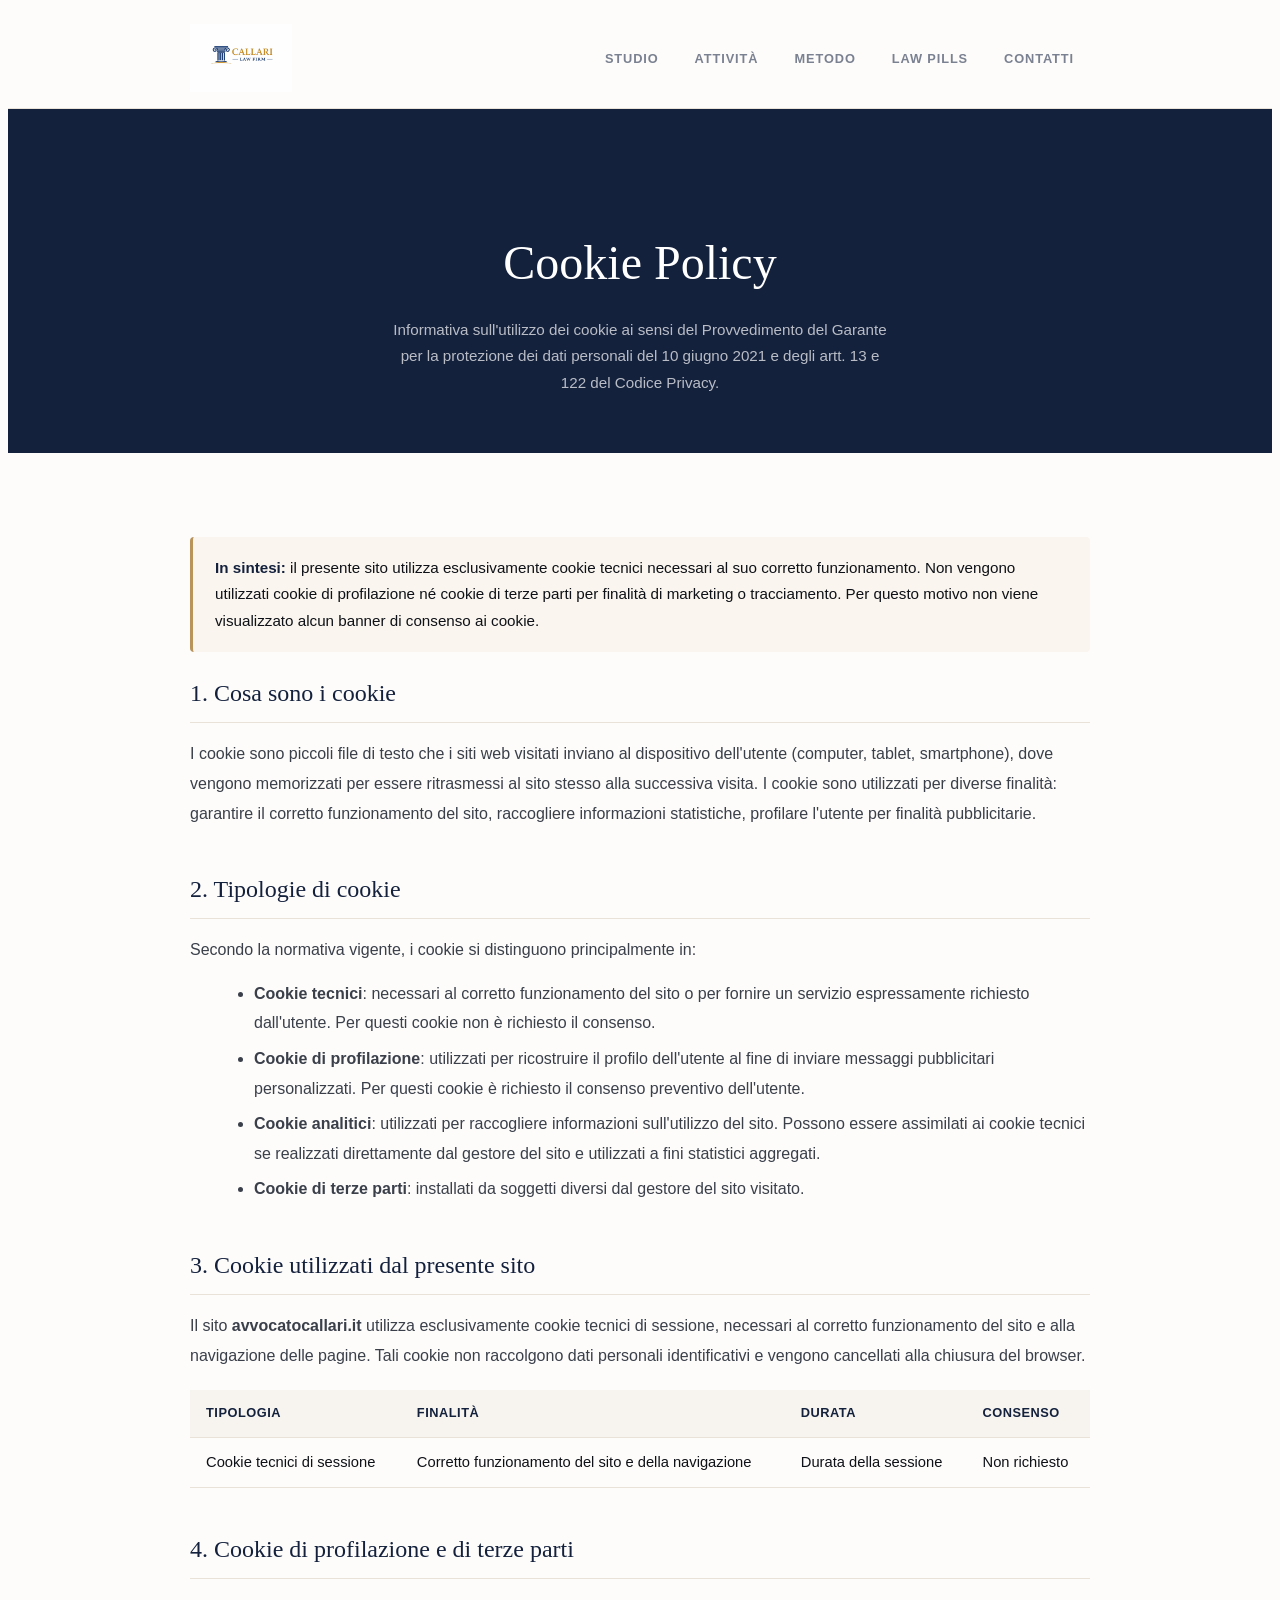
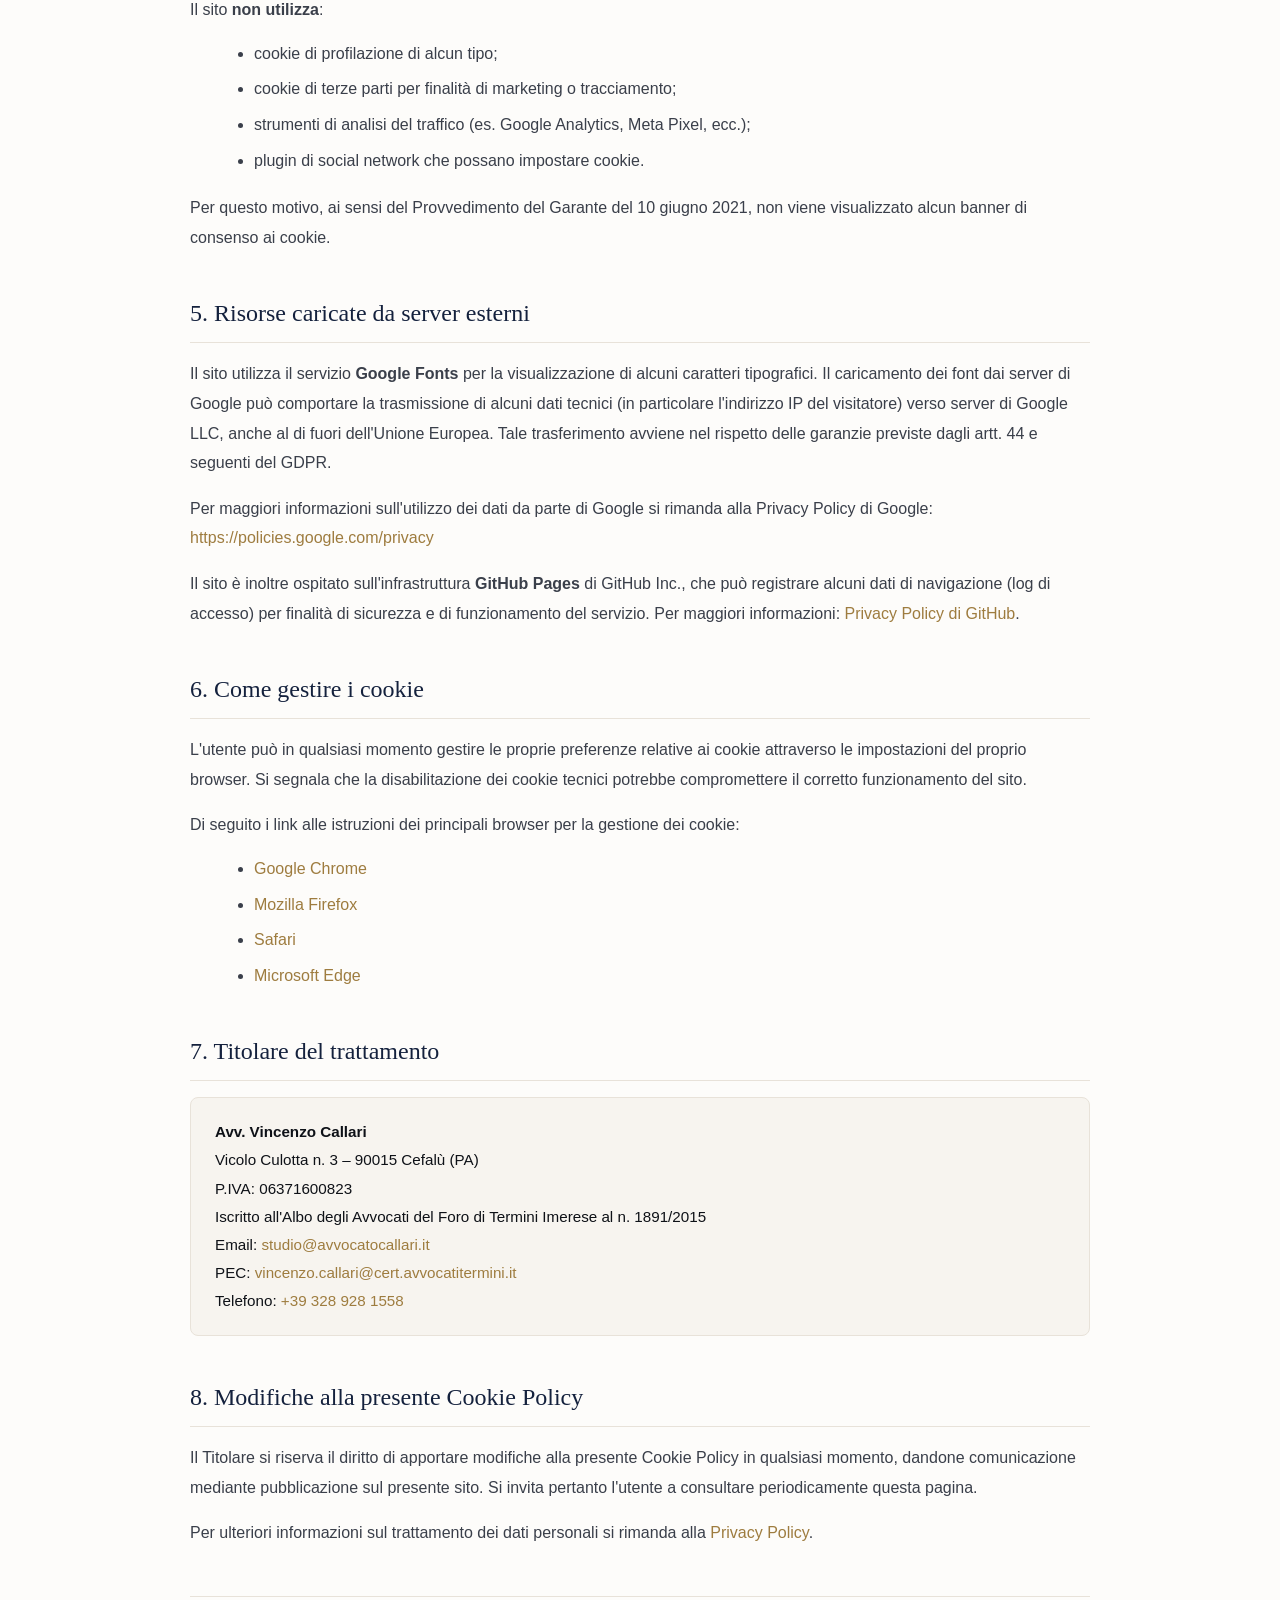
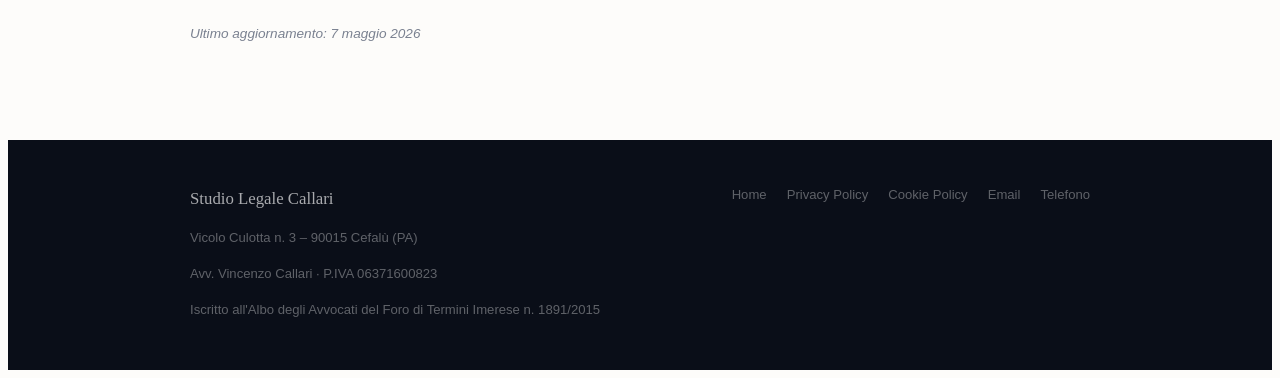
==== cookie-policy.html @ c4492305 "Update cookie-policy.html" ====
<!DOCTYPE html>
<html lang="it">
<head>
  <meta charset="UTF-8" />
  <meta name="viewport" content="width=device-width, initial-scale=1.0" />
  <title>Cookie Policy | Studio Legale Callari</title>
  <meta name="description" content="Cookie Policy del sito dello Studio Legale Callari, Avvocato a Cefalù." />
  <meta name="robots" content="index, follow" />
  <link rel="canonical" href="https://avvocatocallari.it/cookie-policy.html" />
  <link rel="icon" type="image/png" href="logo-callari-lawfirm.png" />

  <style>
    /* Font self-hosted - no chiamate a Google Fonts */
    @font-face { font-display: swap; font-family: 'Lato'; font-style: normal; font-weight: 300; src: url('fonts/lato-v25-latin-300.woff2') format('woff2'); }
    @font-face { font-display: swap; font-family: 'Lato'; font-style: normal; font-weight: 400; src: url('fonts/lato-v25-latin-regular.woff2') format('woff2'); }
    @font-face { font-display: swap; font-family: 'Lato'; font-style: normal; font-weight: 700; src: url('fonts/lato-v25-latin-700.woff2') format('woff2'); }
    @font-face { font-display: swap; font-family: 'Playfair Display'; font-style: normal; font-weight: 400; src: url('fonts/playfair-display-v37-latin-regular.woff2') format('woff2'); }
    @font-face { font-display: swap; font-family: 'Playfair Display'; font-style: normal; font-weight: 500; src: url('fonts/playfair-display-v37-latin-500.woff2') format('woff2'); }
    @font-face { font-display: swap; font-family: 'Playfair Display'; font-style: italic; font-weight: 400; src: url('fonts/playfair-display-v37-latin-italic.woff2') format('woff2'); }
  <style>
    *, *::before, *::after { box-sizing: border-box; margin: 0; padding: 0; }
    :root {
      --ink:      #0e1117;
      --ink-2:    #3a3f4a;
      --ink-3:    #7a8190;
      --gold:     #9e7c3f;
      --gold-mid: #b8935a;
      --gold-l:   #f5ede0;
      --gold-ll:  #faf5ee;
      --navy:     #14213d;
      --line:     #e4e7ed;
      --line-warm:#e8e2d9;
      --bg:       #fdfcfa;
      --bg-off:   #f7f4ef;
      --max:      900px;
    }
    html { scroll-behavior: smooth; font-size: 16px; }
    body {
      font-family: 'Lato', sans-serif;
      background: var(--bg);
      color: var(--ink);
      line-height: 1.75;
      -webkit-font-smoothing: antialiased;
    }
    a { color: var(--gold); text-decoration: none; }
    a:hover { text-decoration: underline; }
    .wrap {
      width: min(var(--max), 100% - 48px);
      margin-inline: auto;
    }

    /* HEADER */
    header {
      position: sticky; top: 0; z-index: 90;
      background: rgba(253,252,250,.97);
      backdrop-filter: blur(14px);
      border-bottom: 1px solid var(--line-warm);
    }
    .nav-inner {
      display: flex;
      align-items: center;
      justify-content: space-between;
      height: 100px;
      gap: 32px;
    }
    .brand a { display: flex; align-items: center; text-decoration: none; }
    .brand img { height: 68px; width: auto; display: block; }
    .nav-links { display: flex; gap: 4px; list-style: none; }
    .nav-links a {
      padding: 8px 16px;
      border-radius: 4px;
      font-size: .8rem;
      font-weight: 700;
      letter-spacing: .07em;
      text-transform: uppercase;
      color: var(--ink-3);
      transition: color .2s, background .2s;
    }
    .nav-links a:hover { color: var(--navy); background: var(--gold-ll); text-decoration: none; }

    /* CONTENT */
    .privacy-hero {
      background: var(--navy);
      padding: 72px 0 56px;
      text-align: center;
      color: #fff;
    }
    .privacy-hero h1 {
      font-family: 'Playfair Display', serif;
      font-weight: 400;
      font-size: clamp(2rem, 4vw, 3rem);
      margin-bottom: 12px;
    }
    .privacy-hero p {
      color: rgba(255,255,255,.7);
      font-size: .95rem;
      max-width: 60ch;
      margin: 0 auto;
    }

    main {
      padding: 64px 0 80px;
    }

    main h2 {
      font-family: 'Playfair Display', serif;
      font-size: 1.5rem;
      font-weight: 500;
      color: var(--navy);
      margin: 40px 0 16px;
      padding-bottom: 8px;
      border-bottom: 1px solid var(--line-warm);
    }
    main h2:first-of-type { margin-top: 0; }

    main p, main li {
      color: var(--ink-2);
      font-size: 1rem;
      line-height: 1.85;
    }
    main p { margin-bottom: 14px; }
    main ul, main ol { margin: 12px 0 18px 24px; }
    main li { margin-bottom: 6px; }

    .data-block {
      background: var(--bg-off);
      border: 1px solid var(--line-warm);
      border-radius: 8px;
      padding: 20px 24px;
      margin: 16px 0 24px;
      font-size: .95rem;
      line-height: 1.85;
    }

    .info-callout {
      background: var(--gold-ll);
      border-left: 3px solid var(--gold-mid);
      border-radius: 4px;
      padding: 18px 22px;
      margin: 20px 0;
      font-size: .95rem;
    }
    .info-callout strong {
      color: var(--navy);
    }

    table {
      width: 100%;
      border-collapse: collapse;
      margin: 20px 0;
      font-size: .92rem;
    }
    table th, table td {
      padding: 12px 16px;
      text-align: left;
      border-bottom: 1px solid var(--line-warm);
    }
    table th {
      background: var(--bg-off);
      font-weight: 700;
      color: var(--navy);
      font-size: .8rem;
      letter-spacing: .04em;
      text-transform: uppercase;
    }

    .last-update {
      margin-top: 48px;
      padding-top: 24px;
      border-top: 1px solid var(--line-warm);
      font-size: .85rem;
      color: var(--ink-3);
      font-style: italic;
    }

    /* FOOTER */
    footer {
      background: #0a0e18;
      color: rgba(255,255,255,.35);
      padding: 44px 0;
      font-size: .82rem;
    }
    .footer-inner {
      display: flex;
      justify-content: space-between;
      align-items: flex-start;
      gap: 24px;
      flex-wrap: wrap;
    }
    .footer-brand {
      font-family: 'Playfair Display', serif;
      font-size: 1.05rem;
      color: rgba(255,255,255,.65);
      margin-bottom: 4px;
    }
    .footer-links { display: flex; gap: 20px; flex-wrap: wrap; }
    .footer-links a { color: rgba(255,255,255,.35); transition: color .2s; }
    .footer-links a:hover { color: var(--gold-mid); text-decoration: none; }
    footer p { line-height: 1.75; margin-bottom: 4px; }

    @media (max-width: 640px) {
      .nav-links { display: none; }
      .footer-inner { flex-direction: column; align-items: flex-start; }
      .privacy-hero { padding: 56px 0 40px; }
      main { padding: 40px 0 56px; }
      table { font-size: .85rem; }
      table th, table td { padding: 10px 12px; }
    }
  </style>
</head>
<body>

<!-- HEADER -->
<header>
  <div class="wrap nav-inner">
    <div class="brand">
      <a href="/">
        <img src="logo-callari-lawfirm.png" alt="Studio Legale Callari" />
      </a>
    </div>
    <nav>
      <ul class="nav-links">
        <li><a href="/#studio">Studio</a></li>
        <li><a href="/#servizi">Attività</a></li>
        <li><a href="/#metodo">Metodo</a></li>
        <li><a href="/#lawpills">Law Pills</a></li>
        <li><a href="/#contatti">Contatti</a></li>
      </ul>
    </nav>
  </div>
</header>

<!-- HERO -->
<section class="privacy-hero">
  <div class="wrap">
    <h1>Cookie Policy</h1>
    <p>Informativa sull'utilizzo dei cookie ai sensi del Provvedimento del Garante per la protezione dei dati personali del 10 giugno 2021 e degli artt. 13 e 122 del Codice Privacy.</p>
  </div>
</section>

<!-- CONTENT -->
<main>
  <div class="wrap">

    <div class="info-callout">
      <strong>In sintesi:</strong> il presente sito utilizza esclusivamente cookie tecnici necessari al suo corretto funzionamento. Non vengono utilizzati cookie di profilazione né cookie di terze parti per finalità di marketing o tracciamento. Per questo motivo non viene visualizzato alcun banner di consenso ai cookie.
    </div>

    <h2>1. Cosa sono i cookie</h2>
    <p>I cookie sono piccoli file di testo che i siti web visitati inviano al dispositivo dell'utente (computer, tablet, smartphone), dove vengono memorizzati per essere ritrasmessi al sito stesso alla successiva visita. I cookie sono utilizzati per diverse finalità: garantire il corretto funzionamento del sito, raccogliere informazioni statistiche, profilare l'utente per finalità pubblicitarie.</p>

    <h2>2. Tipologie di cookie</h2>
    <p>Secondo la normativa vigente, i cookie si distinguono principalmente in:</p>
    <ul>
      <li><strong>Cookie tecnici</strong>: necessari al corretto funzionamento del sito o per fornire un servizio espressamente richiesto dall'utente. Per questi cookie non è richiesto il consenso.</li>
      <li><strong>Cookie di profilazione</strong>: utilizzati per ricostruire il profilo dell'utente al fine di inviare messaggi pubblicitari personalizzati. Per questi cookie è richiesto il consenso preventivo dell'utente.</li>
      <li><strong>Cookie analitici</strong>: utilizzati per raccogliere informazioni sull'utilizzo del sito. Possono essere assimilati ai cookie tecnici se realizzati direttamente dal gestore del sito e utilizzati a fini statistici aggregati.</li>
      <li><strong>Cookie di terze parti</strong>: installati da soggetti diversi dal gestore del sito visitato.</li>
    </ul>

    <h2>3. Cookie utilizzati dal presente sito</h2>
    <p>Il sito <strong>avvocatocallari.it</strong> utilizza esclusivamente cookie tecnici di sessione, necessari al corretto funzionamento del sito e alla navigazione delle pagine. Tali cookie non raccolgono dati personali identificativi e vengono cancellati alla chiusura del browser.</p>

    <table>
      <thead>
        <tr>
          <th>Tipologia</th>
          <th>Finalità</th>
          <th>Durata</th>
          <th>Consenso</th>
        </tr>
      </thead>
      <tbody>
        <tr>
          <td>Cookie tecnici di sessione</td>
          <td>Corretto funzionamento del sito e della navigazione</td>
          <td>Durata della sessione</td>
          <td>Non richiesto</td>
        </tr>
      </tbody>
    </table>

    <h2>4. Cookie di profilazione e di terze parti</h2>
    <p>Il sito <strong>non utilizza</strong>:</p>
    <ul>
      <li>cookie di profilazione di alcun tipo;</li>
      <li>cookie di terze parti per finalità di marketing o tracciamento;</li>
      <li>strumenti di analisi del traffico (es. Google Analytics, Meta Pixel, ecc.);</li>
      <li>plugin di social network che possano impostare cookie.</li>
    </ul>
    <p>Per questo motivo, ai sensi del Provvedimento del Garante del 10 giugno 2021, non viene visualizzato alcun banner di consenso ai cookie.</p>

    <h2>5. Risorse caricate da server esterni</h2>
    <p>Il sito utilizza il servizio <strong>Google Fonts</strong> per la visualizzazione di alcuni caratteri tipografici. Il caricamento dei font dai server di Google può comportare la trasmissione di alcuni dati tecnici (in particolare l'indirizzo IP del visitatore) verso server di Google LLC, anche al di fuori dell'Unione Europea. Tale trasferimento avviene nel rispetto delle garanzie previste dagli artt. 44 e seguenti del GDPR.</p>
    <p>Per maggiori informazioni sull'utilizzo dei dati da parte di Google si rimanda alla Privacy Policy di Google: <a href="https://policies.google.com/privacy" target="_blank" rel="noopener">https://policies.google.com/privacy</a></p>
    <p>Il sito è inoltre ospitato sull'infrastruttura <strong>GitHub Pages</strong> di GitHub Inc., che può registrare alcuni dati di navigazione (log di accesso) per finalità di sicurezza e di funzionamento del servizio. Per maggiori informazioni: <a href="https://docs.github.com/site-policy/privacy-policies/github-general-privacy-statement" target="_blank" rel="noopener">Privacy Policy di GitHub</a>.</p>

    <h2>6. Come gestire i cookie</h2>
    <p>L'utente può in qualsiasi momento gestire le proprie preferenze relative ai cookie attraverso le impostazioni del proprio browser. Si segnala che la disabilitazione dei cookie tecnici potrebbe compromettere il corretto funzionamento del sito.</p>
    <p>Di seguito i link alle istruzioni dei principali browser per la gestione dei cookie:</p>
    <ul>
      <li><a href="https://support.google.com/chrome/answer/95647" target="_blank" rel="noopener">Google Chrome</a></li>
      <li><a href="https://support.mozilla.org/it/kb/Gestione%20dei%20cookie" target="_blank" rel="noopener">Mozilla Firefox</a></li>
      <li><a href="https://support.apple.com/it-it/guide/safari/sfri11471/mac" target="_blank" rel="noopener">Safari</a></li>
      <li><a href="https://support.microsoft.com/it-it/microsoft-edge/eliminare-i-cookie-in-microsoft-edge-63947406-40ac-c3b8-57b9-2a946a29ae09" target="_blank" rel="noopener">Microsoft Edge</a></li>
    </ul>

    <h2>7. Titolare del trattamento</h2>
    <div class="data-block">
      <strong>Avv. Vincenzo Callari</strong><br>
      Vicolo Culotta n. 3 – 90015 Cefalù (PA)<br>
      P.IVA: 06371600823<br>
      Iscritto all'Albo degli Avvocati del Foro di Termini Imerese al n. 1891/2015<br>
      Email: <a href="mailto:studio@avvocatocallari.it">studio@avvocatocallari.it</a><br>
      PEC: <a href="mailto:vincenzo.callari@cert.avvocatitermini.it">vincenzo.callari@cert.avvocatitermini.it</a><br>
      Telefono: <a href="tel:+393289281558">+39 328 928 1558</a>
    </div>

    <h2>8. Modifiche alla presente Cookie Policy</h2>
    <p>Il Titolare si riserva il diritto di apportare modifiche alla presente Cookie Policy in qualsiasi momento, dandone comunicazione mediante pubblicazione sul presente sito. Si invita pertanto l'utente a consultare periodicamente questa pagina.</p>

    <p>Per ulteriori informazioni sul trattamento dei dati personali si rimanda alla <a href="privacy.html">Privacy Policy</a>.</p>

    <p class="last-update">Ultimo aggiornamento: 7 maggio 2026</p>

  </div>
</main>

<!-- FOOTER -->
<footer>
  <div class="wrap footer-inner">
    <div>
      <div class="footer-brand">Studio Legale Callari</div>
      <p>Vicolo Culotta n. 3 – 90015 Cefalù (PA)</p>
      <p>Avv. Vincenzo Callari · P.IVA 06371600823</p>
      <p>Iscritto all'Albo degli Avvocati del Foro di Termini Imerese n. 1891/2015</p>
    </div>
    <div class="footer-links">
      <a href="/">Home</a>
      <a href="privacy.html">Privacy Policy</a>
      <a href="cookie-policy.html">Cookie Policy</a>
      <a href="mailto:studio@avvocatocallari.it">Email</a>
      <a href="tel:+393289281558">Telefono</a>
    </div>
  </div>
</footer>

</body>
</html>
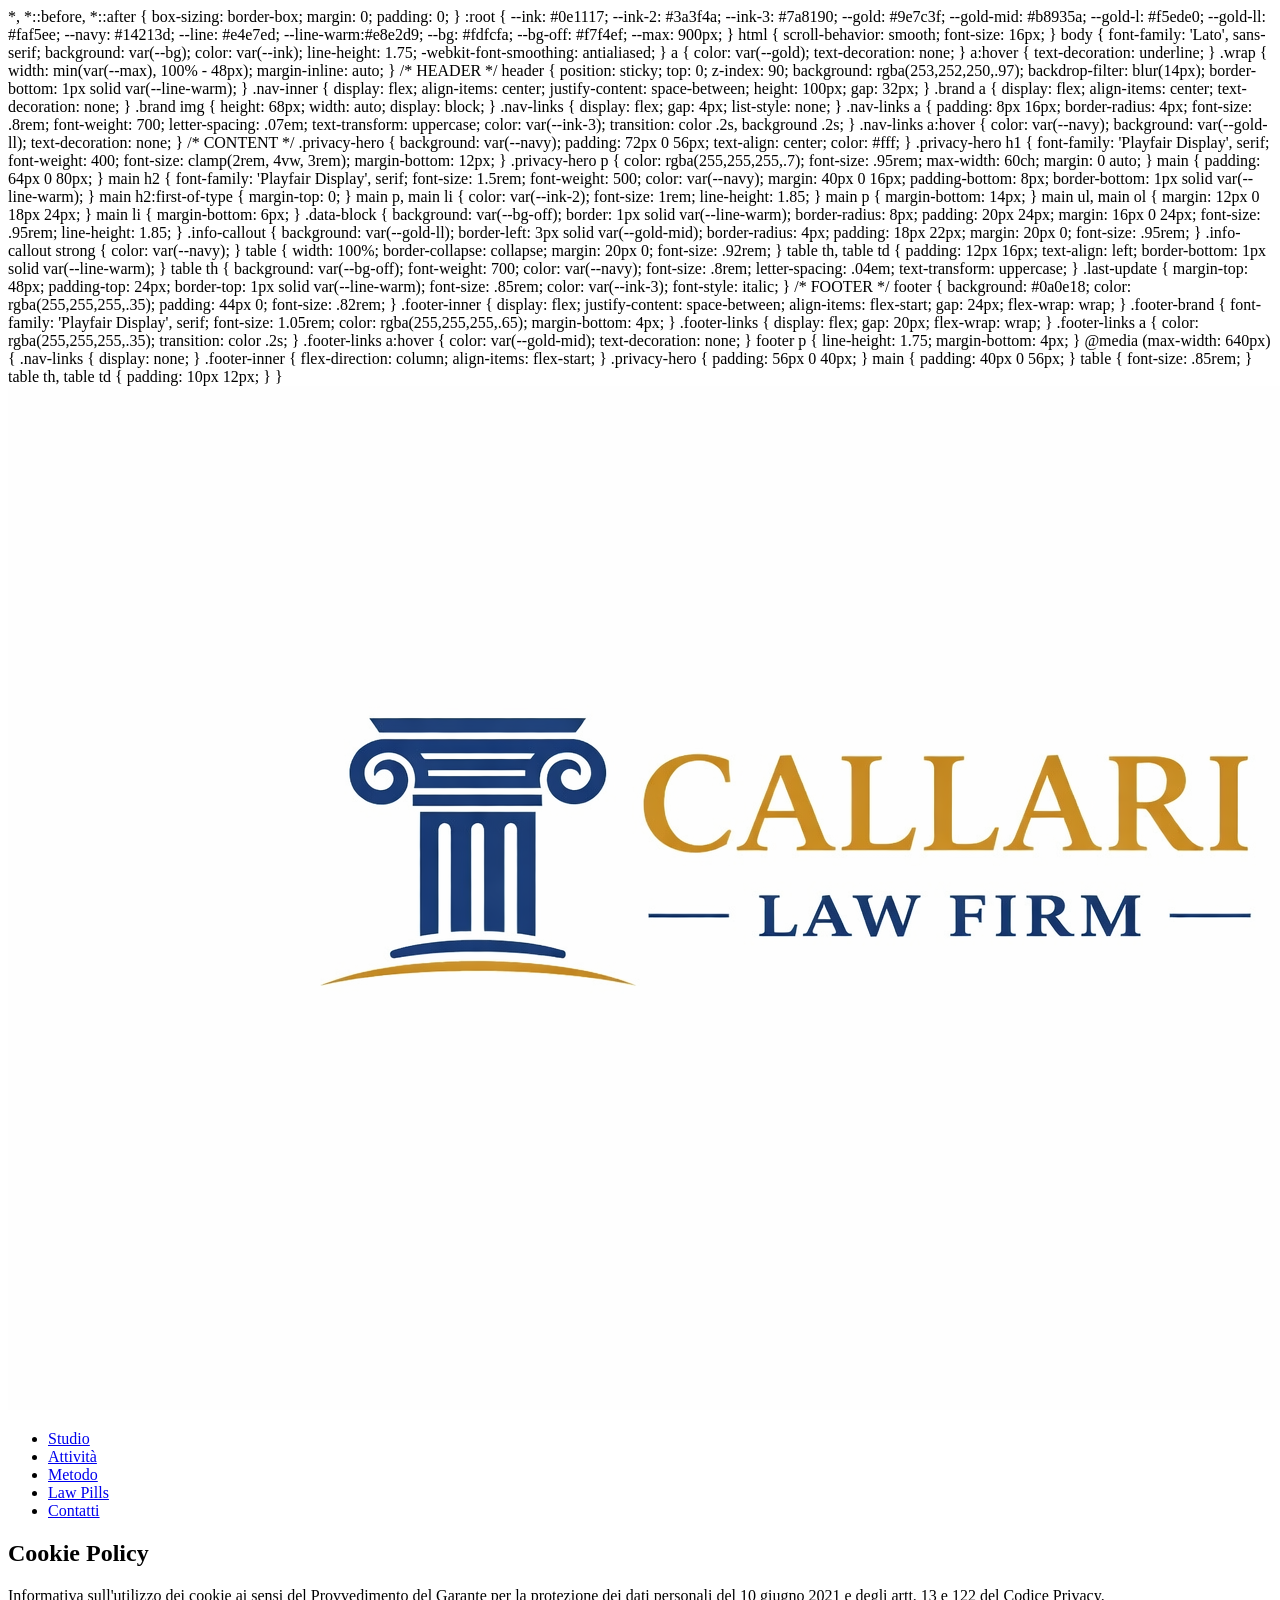
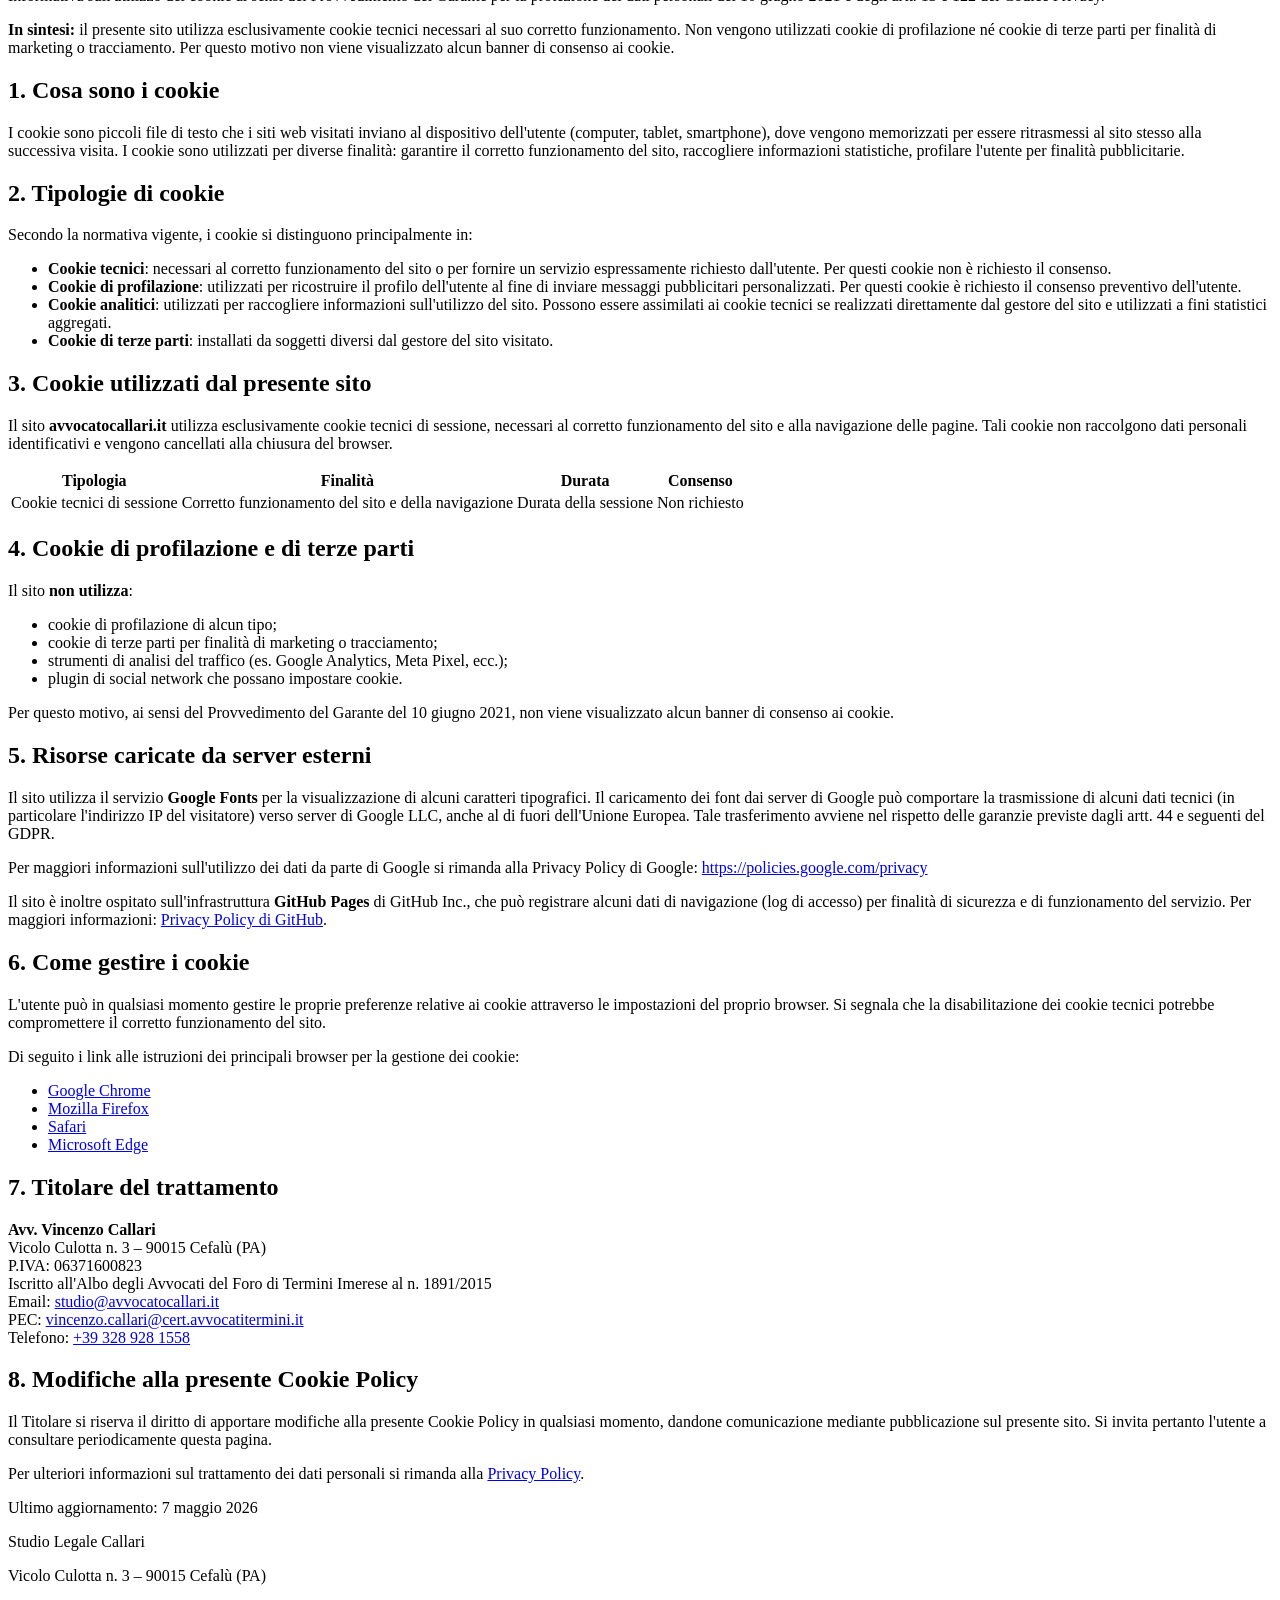
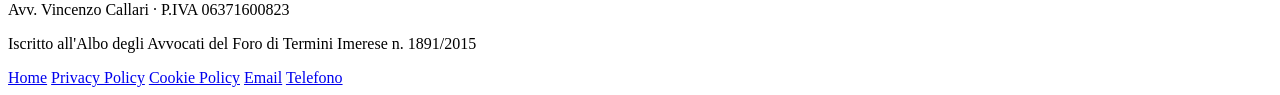
==== commit 42998c69: "Update cookie-policy.html" ====
--- a/cookie-policy.html
+++ b/cookie-policy.html
@@ -11,13 +11,13 @@
 
   <style>
     /* Font self-hosted - no chiamate a Google Fonts */
-    @font-face { font-display: swap; font-family: 'Lato'; font-style: normal; font-weight: 300; src: url('fonts/lato-v25-latin-300.woff2') format('woff2'); }
-    @font-face { font-display: swap; font-family: 'Lato'; font-style: normal; font-weight: 400; src: url('fonts/lato-v25-latin-regular.woff2') format('woff2'); }
-    @font-face { font-display: swap; font-family: 'Lato'; font-style: normal; font-weight: 700; src: url('fonts/lato-v25-latin-700.woff2') format('woff2'); }
-    @font-face { font-display: swap; font-family: 'Playfair Display'; font-style: normal; font-weight: 400; src: url('fonts/playfair-display-v37-latin-regular.woff2') format('woff2'); }
-    @font-face { font-display: swap; font-family: 'Playfair Display'; font-style: normal; font-weight: 500; src: url('fonts/playfair-display-v37-latin-500.woff2') format('woff2'); }
-    @font-face { font-display: swap; font-family: 'Playfair Display'; font-style: italic; font-weight: 400; src: url('fonts/playfair-display-v37-latin-italic.woff2') format('woff2'); }
-  <style>
+    @font-face { font-display: swap; font-family: 'Lato'; font-style: normal; font-weight: 300; src: url('lato-v25-latin-300.woff2') format('woff2'); }
+    @font-face { font-display: swap; font-family: 'Lato'; font-style: normal; font-weight: 400; src: url('lato-v25-latin-regular.woff2') format('woff2'); }
+    @font-face { font-display: swap; font-family: 'Lato'; font-style: normal; font-weight: 700; src: url('lato-v25-latin-700.woff2') format('woff2'); }
+    @font-face { font-display: swap; font-family: 'Playfair Display'; font-style: normal; font-weight: 400; src: url('playfair-display-v40-latin-regular.woff2') format('woff2'); }
+    @font-face { font-display: swap; font-family: 'Playfair Display'; font-style: normal; font-weight: 500; src: url('playfair-display-v40-latin-500.woff2') format('woff2'); }
+    @font-face { font-display: swap; font-family: 'Playfair Display'; font-style: italic; font-weight: 400; src: url('playfair-display-v40-latin-italic.woff2') format('woff2'); }
+  </style>
     *, *::before, *::after { box-sizing: border-box; margin: 0; padding: 0; }
     :root {
       --ink:      #0e1117;
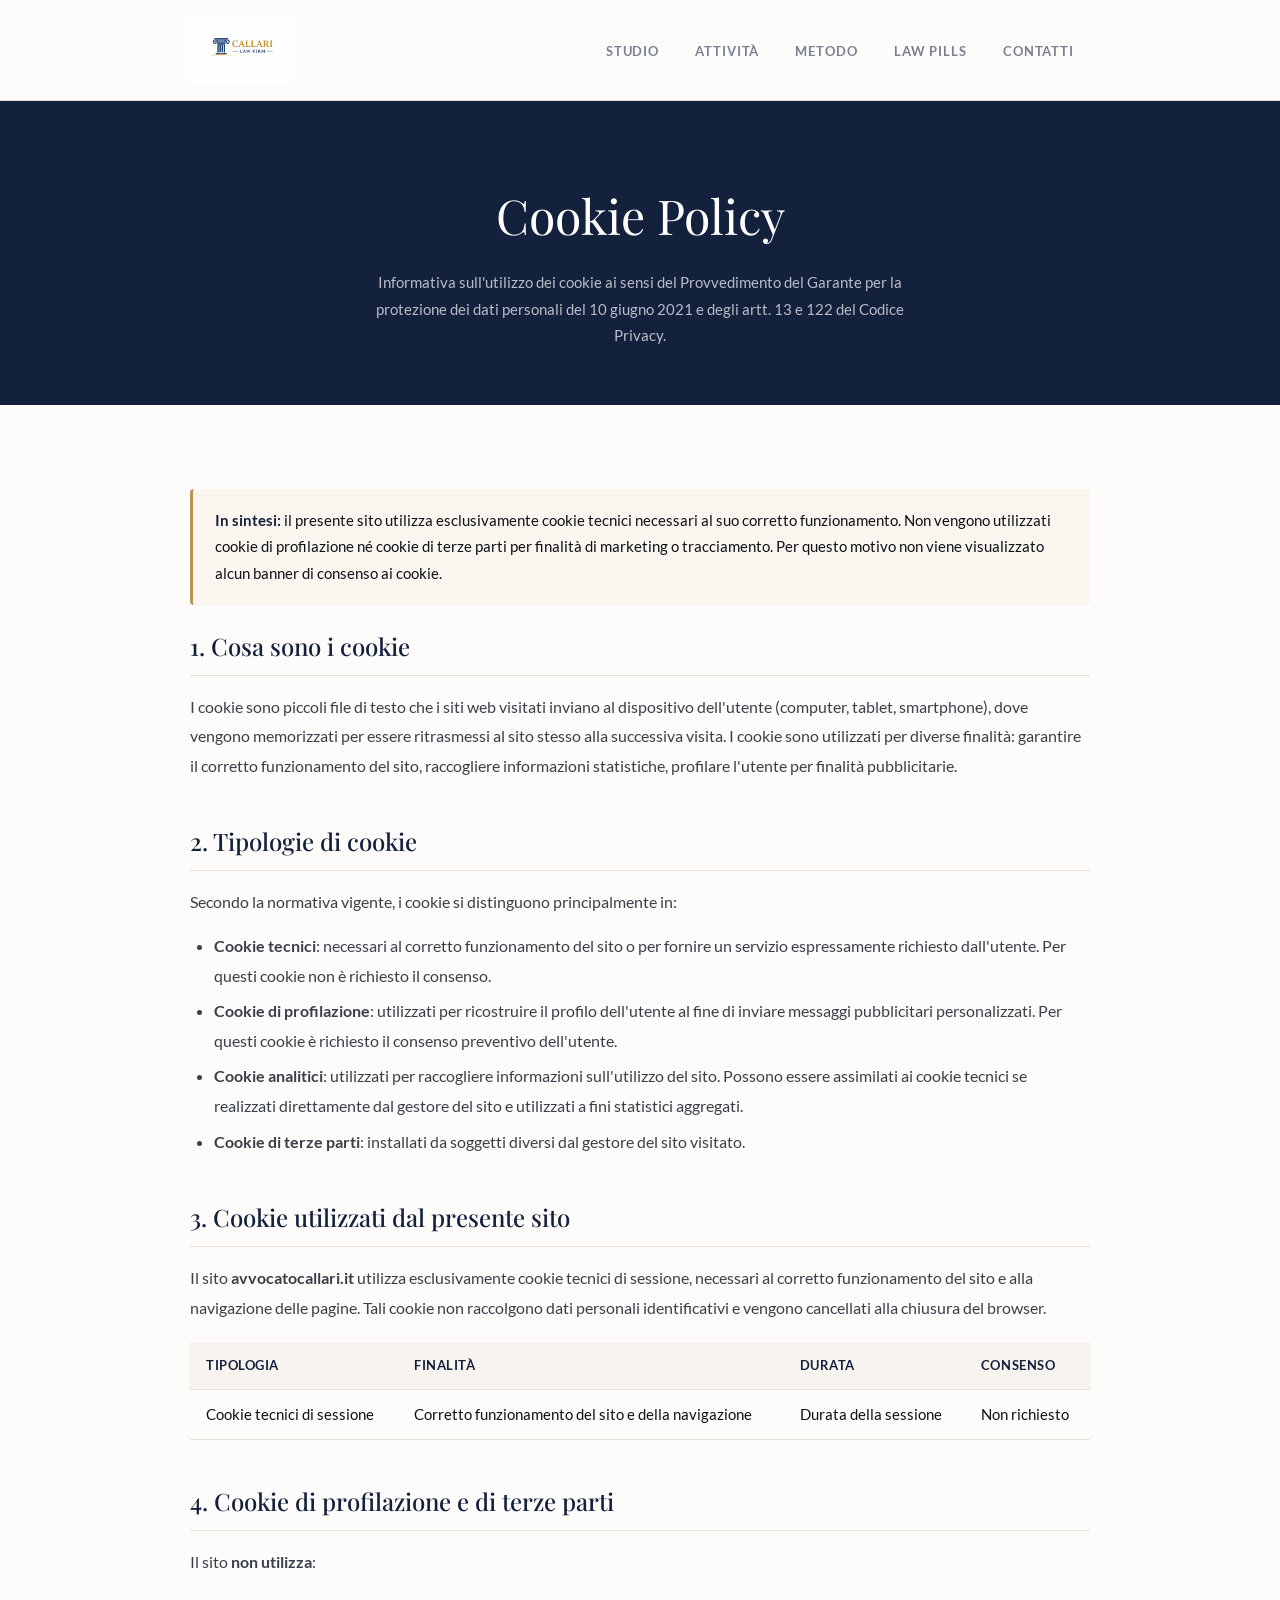
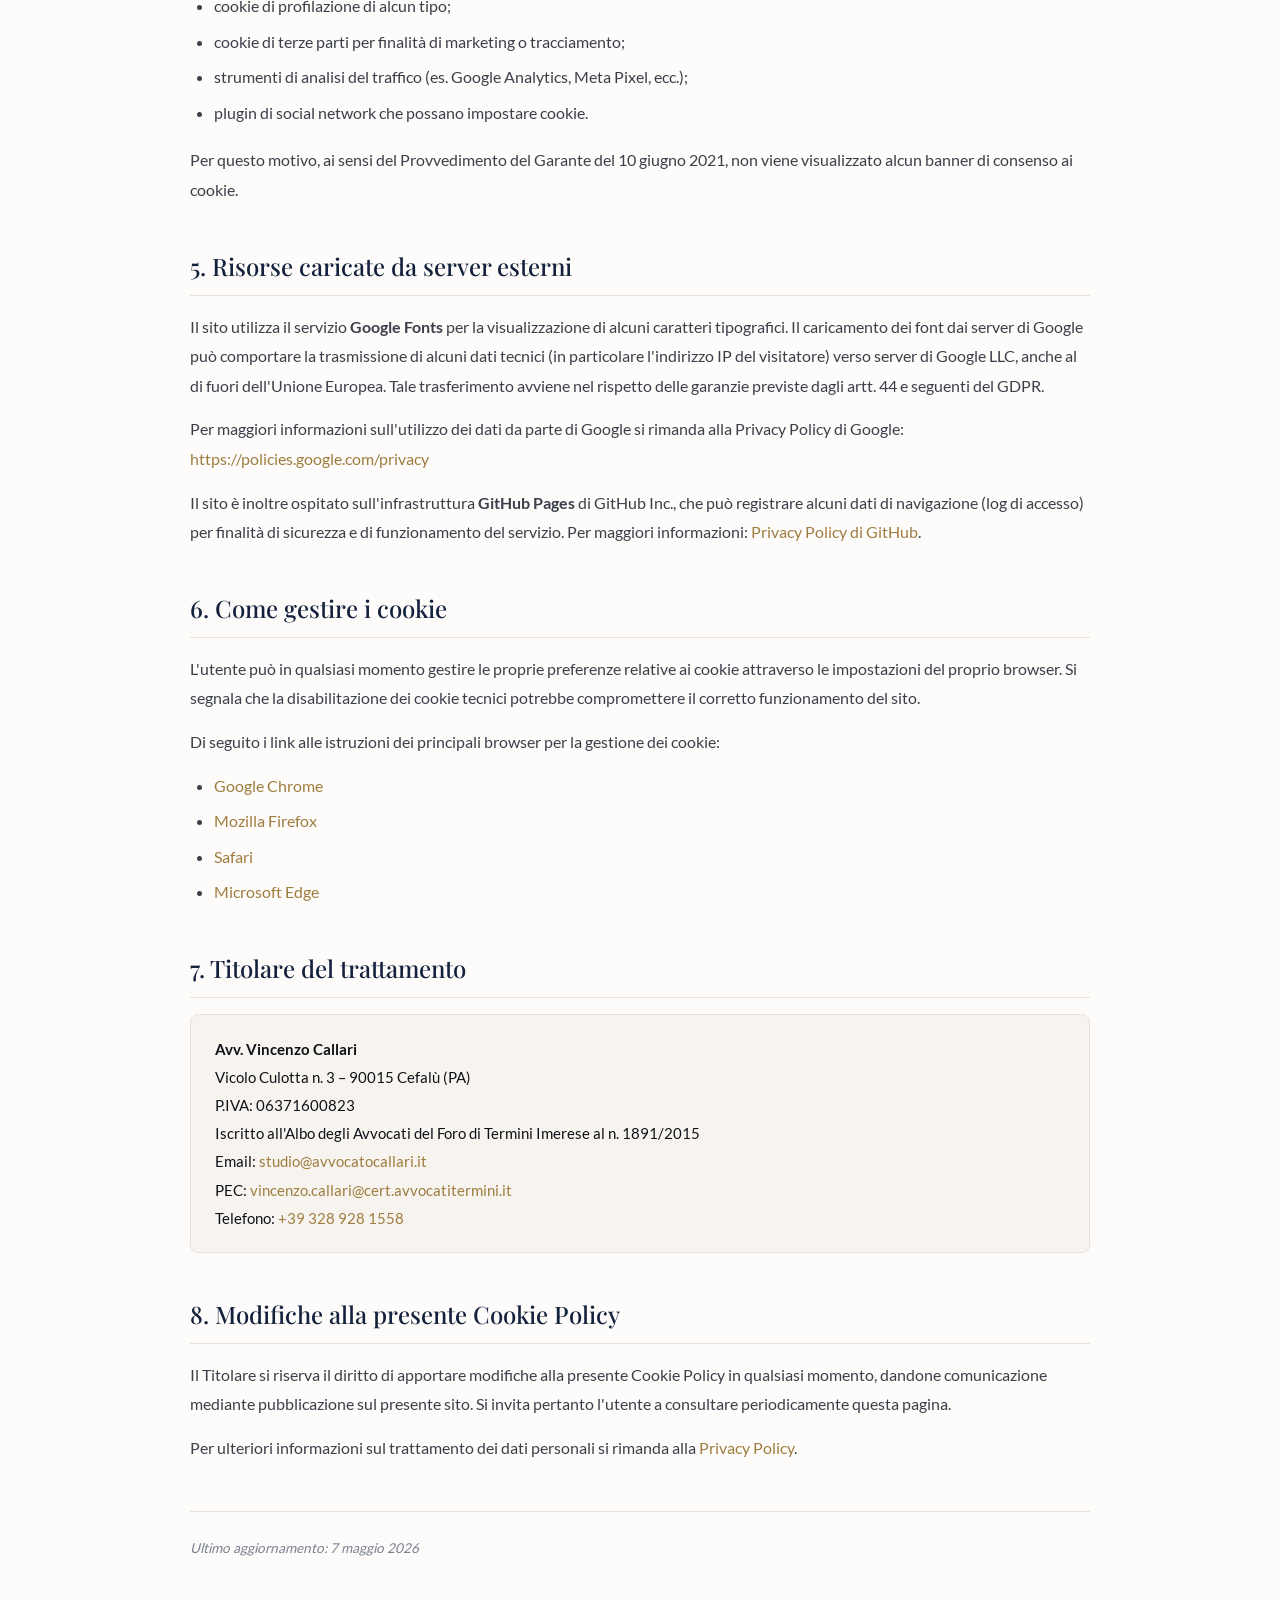
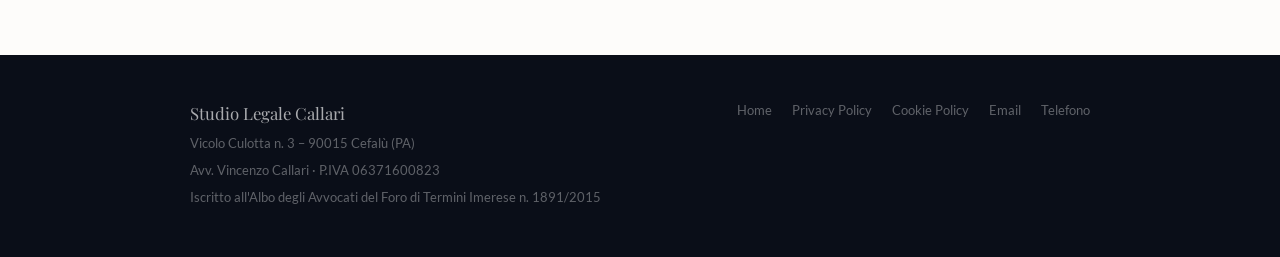
==== commit 530f6907: "Update cookie-policy.html" ====
--- a/cookie-policy.html
+++ b/cookie-policy.html
@@ -17,7 +17,6 @@
     @font-face { font-display: swap; font-family: 'Playfair Display'; font-style: normal; font-weight: 400; src: url('playfair-display-v40-latin-regular.woff2') format('woff2'); }
     @font-face { font-display: swap; font-family: 'Playfair Display'; font-style: normal; font-weight: 500; src: url('playfair-display-v40-latin-500.woff2') format('woff2'); }
     @font-face { font-display: swap; font-family: 'Playfair Display'; font-style: italic; font-weight: 400; src: url('playfair-display-v40-latin-italic.woff2') format('woff2'); }
-  </style>
     *, *::before, *::after { box-sizing: border-box; margin: 0; padding: 0; }
     :root {
       --ink:      #0e1117;
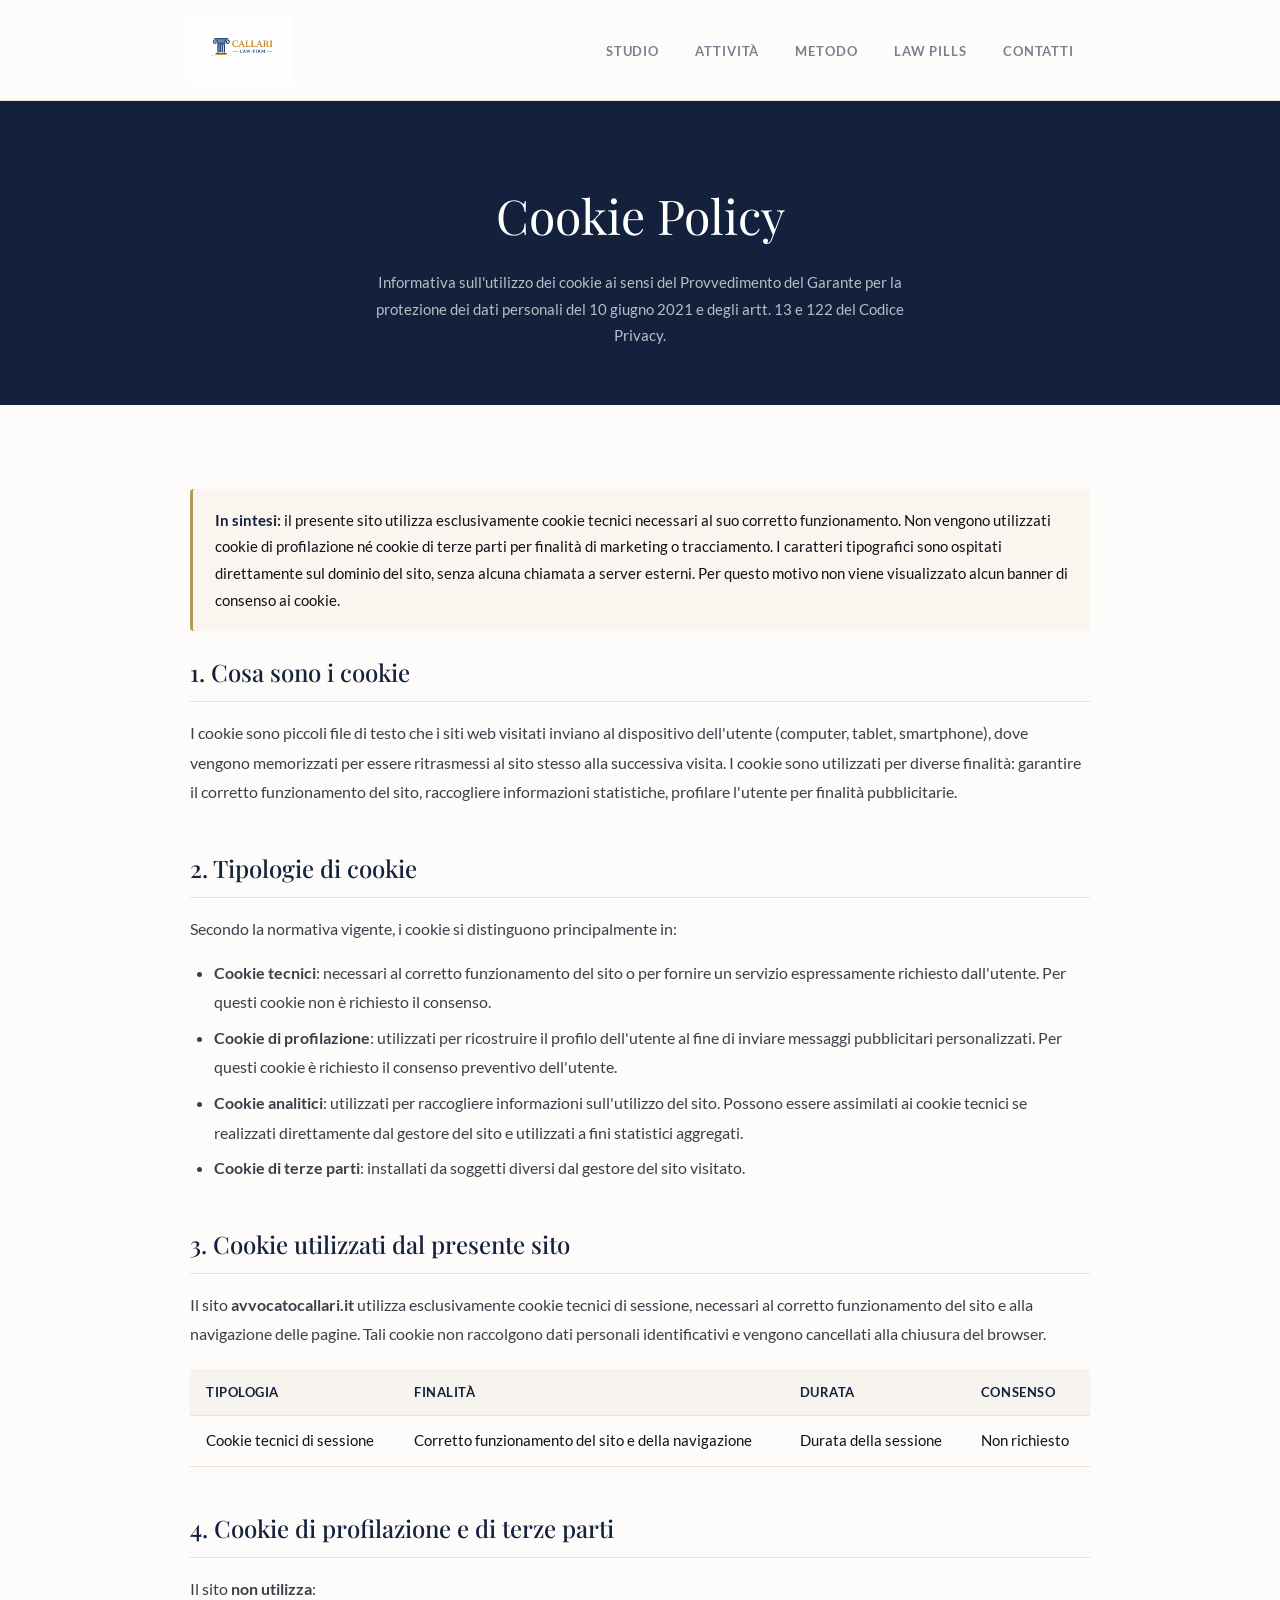
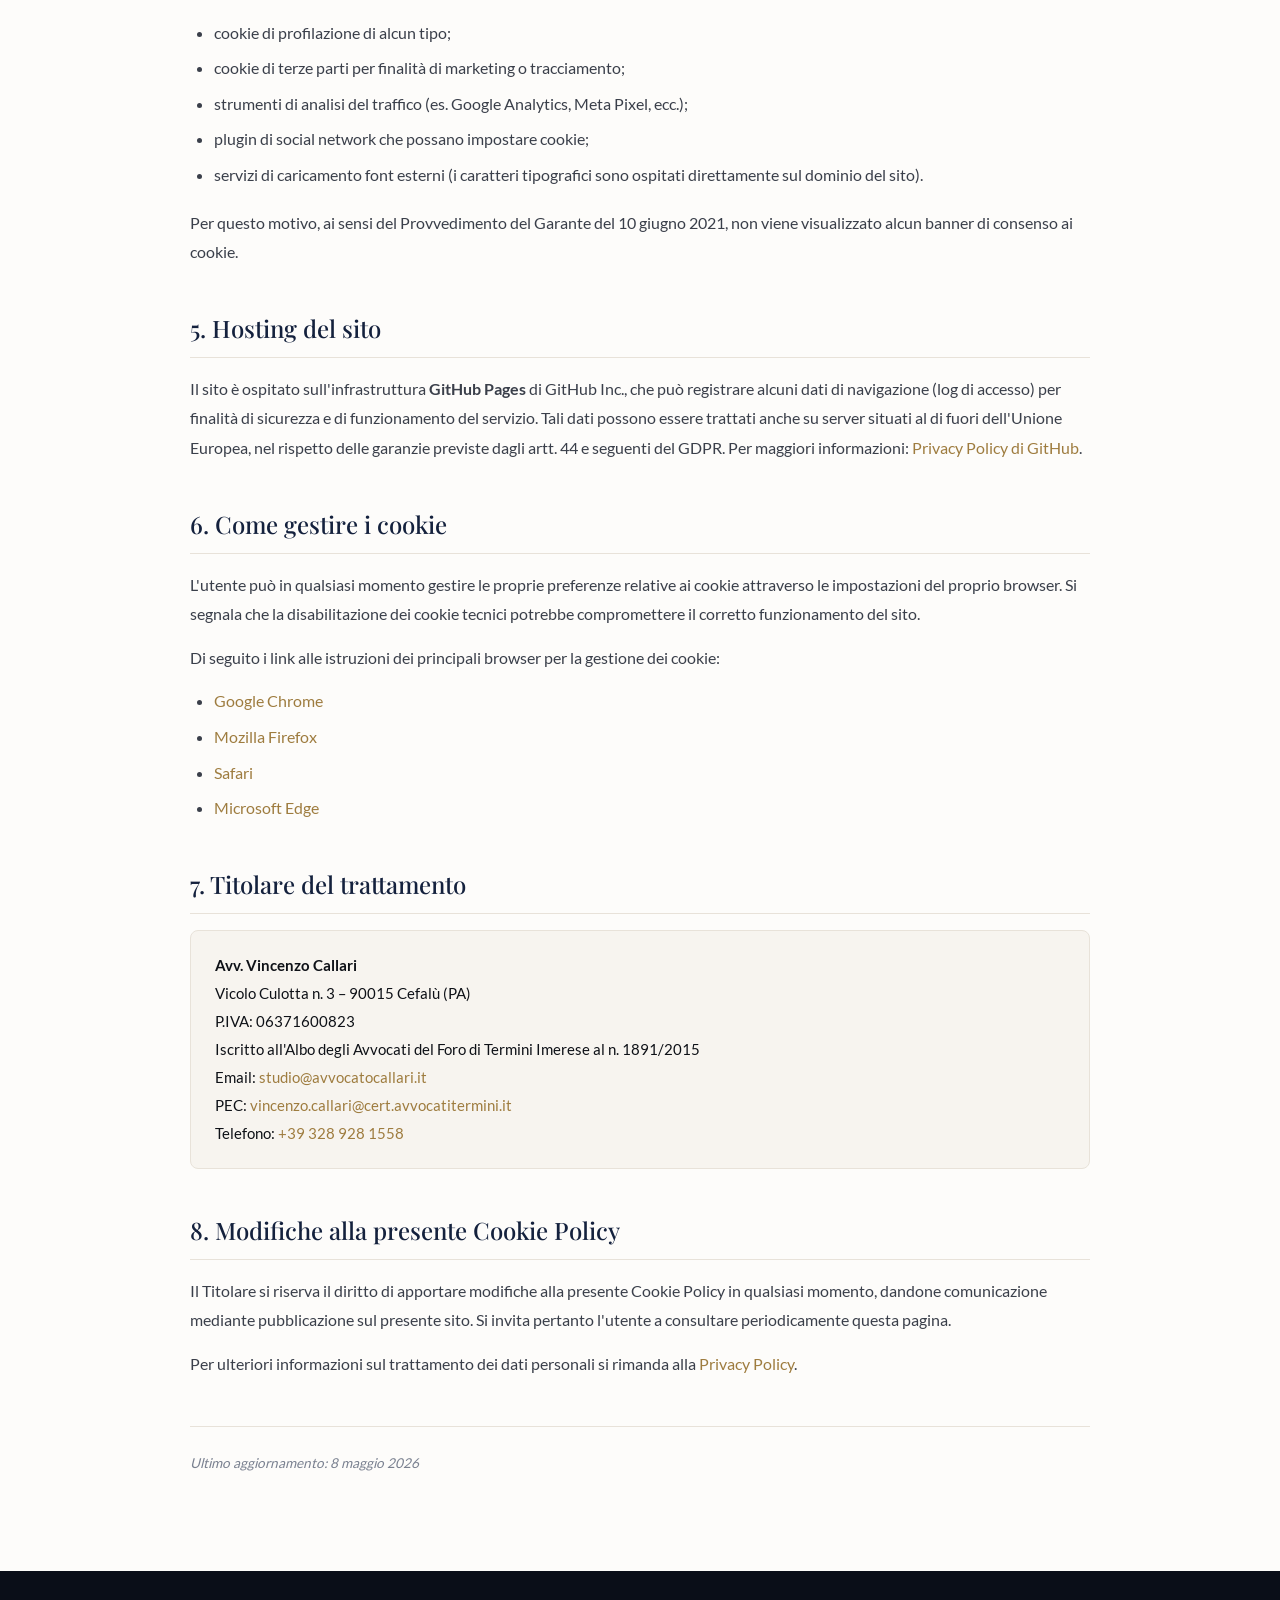
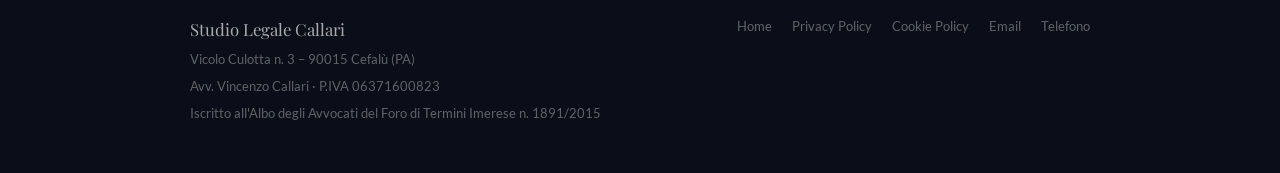
==== commit 5a9b9e57: "Update cookie-policy.html" ====
--- a/cookie-policy.html
+++ b/cookie-policy.html
@@ -17,6 +17,7 @@
     @font-face { font-display: swap; font-family: 'Playfair Display'; font-style: normal; font-weight: 400; src: url('playfair-display-v40-latin-regular.woff2') format('woff2'); }
     @font-face { font-display: swap; font-family: 'Playfair Display'; font-style: normal; font-weight: 500; src: url('playfair-display-v40-latin-500.woff2') format('woff2'); }
     @font-face { font-display: swap; font-family: 'Playfair Display'; font-style: italic; font-weight: 400; src: url('playfair-display-v40-latin-italic.woff2') format('woff2'); }
+
     *, *::before, *::after { box-sizing: border-box; margin: 0; padding: 0; }
     :root {
       --ink:      #0e1117;
@@ -242,7 +243,7 @@
   <div class="wrap">
 
     <div class="info-callout">
-      <strong>In sintesi:</strong> il presente sito utilizza esclusivamente cookie tecnici necessari al suo corretto funzionamento. Non vengono utilizzati cookie di profilazione né cookie di terze parti per finalità di marketing o tracciamento. Per questo motivo non viene visualizzato alcun banner di consenso ai cookie.
+      <strong>In sintesi:</strong> il presente sito utilizza esclusivamente cookie tecnici necessari al suo corretto funzionamento. Non vengono utilizzati cookie di profilazione né cookie di terze parti per finalità di marketing o tracciamento. I caratteri tipografici sono ospitati direttamente sul dominio del sito, senza alcuna chiamata a server esterni. Per questo motivo non viene visualizzato alcun banner di consenso ai cookie.
     </div>
 
     <h2>1. Cosa sono i cookie</h2>
@@ -285,14 +286,13 @@
       <li>cookie di profilazione di alcun tipo;</li>
       <li>cookie di terze parti per finalità di marketing o tracciamento;</li>
       <li>strumenti di analisi del traffico (es. Google Analytics, Meta Pixel, ecc.);</li>
-      <li>plugin di social network che possano impostare cookie.</li>
+      <li>plugin di social network che possano impostare cookie;</li>
+      <li>servizi di caricamento font esterni (i caratteri tipografici sono ospitati direttamente sul dominio del sito).</li>
     </ul>
     <p>Per questo motivo, ai sensi del Provvedimento del Garante del 10 giugno 2021, non viene visualizzato alcun banner di consenso ai cookie.</p>
 
-    <h2>5. Risorse caricate da server esterni</h2>
-    <p>Il sito utilizza il servizio <strong>Google Fonts</strong> per la visualizzazione di alcuni caratteri tipografici. Il caricamento dei font dai server di Google può comportare la trasmissione di alcuni dati tecnici (in particolare l'indirizzo IP del visitatore) verso server di Google LLC, anche al di fuori dell'Unione Europea. Tale trasferimento avviene nel rispetto delle garanzie previste dagli artt. 44 e seguenti del GDPR.</p>
-    <p>Per maggiori informazioni sull'utilizzo dei dati da parte di Google si rimanda alla Privacy Policy di Google: <a href="https://policies.google.com/privacy" target="_blank" rel="noopener">https://policies.google.com/privacy</a></p>
-    <p>Il sito è inoltre ospitato sull'infrastruttura <strong>GitHub Pages</strong> di GitHub Inc., che può registrare alcuni dati di navigazione (log di accesso) per finalità di sicurezza e di funzionamento del servizio. Per maggiori informazioni: <a href="https://docs.github.com/site-policy/privacy-policies/github-general-privacy-statement" target="_blank" rel="noopener">Privacy Policy di GitHub</a>.</p>
+    <h2>5. Hosting del sito</h2>
+    <p>Il sito è ospitato sull'infrastruttura <strong>GitHub Pages</strong> di GitHub Inc., che può registrare alcuni dati di navigazione (log di accesso) per finalità di sicurezza e di funzionamento del servizio. Tali dati possono essere trattati anche su server situati al di fuori dell'Unione Europea, nel rispetto delle garanzie previste dagli artt. 44 e seguenti del GDPR. Per maggiori informazioni: <a href="https://docs.github.com/site-policy/privacy-policies/github-general-privacy-statement" target="_blank" rel="noopener">Privacy Policy di GitHub</a>.</p>
 
     <h2>6. Come gestire i cookie</h2>
     <p>L'utente può in qualsiasi momento gestire le proprie preferenze relative ai cookie attraverso le impostazioni del proprio browser. Si segnala che la disabilitazione dei cookie tecnici potrebbe compromettere il corretto funzionamento del sito.</p>
@@ -320,7 +320,7 @@
 
     <p>Per ulteriori informazioni sul trattamento dei dati personali si rimanda alla <a href="privacy.html">Privacy Policy</a>.</p>
 
-    <p class="last-update">Ultimo aggiornamento: 7 maggio 2026</p>
+    <p class="last-update">Ultimo aggiornamento: 8 maggio 2026</p>
 
   </div>
 </main>
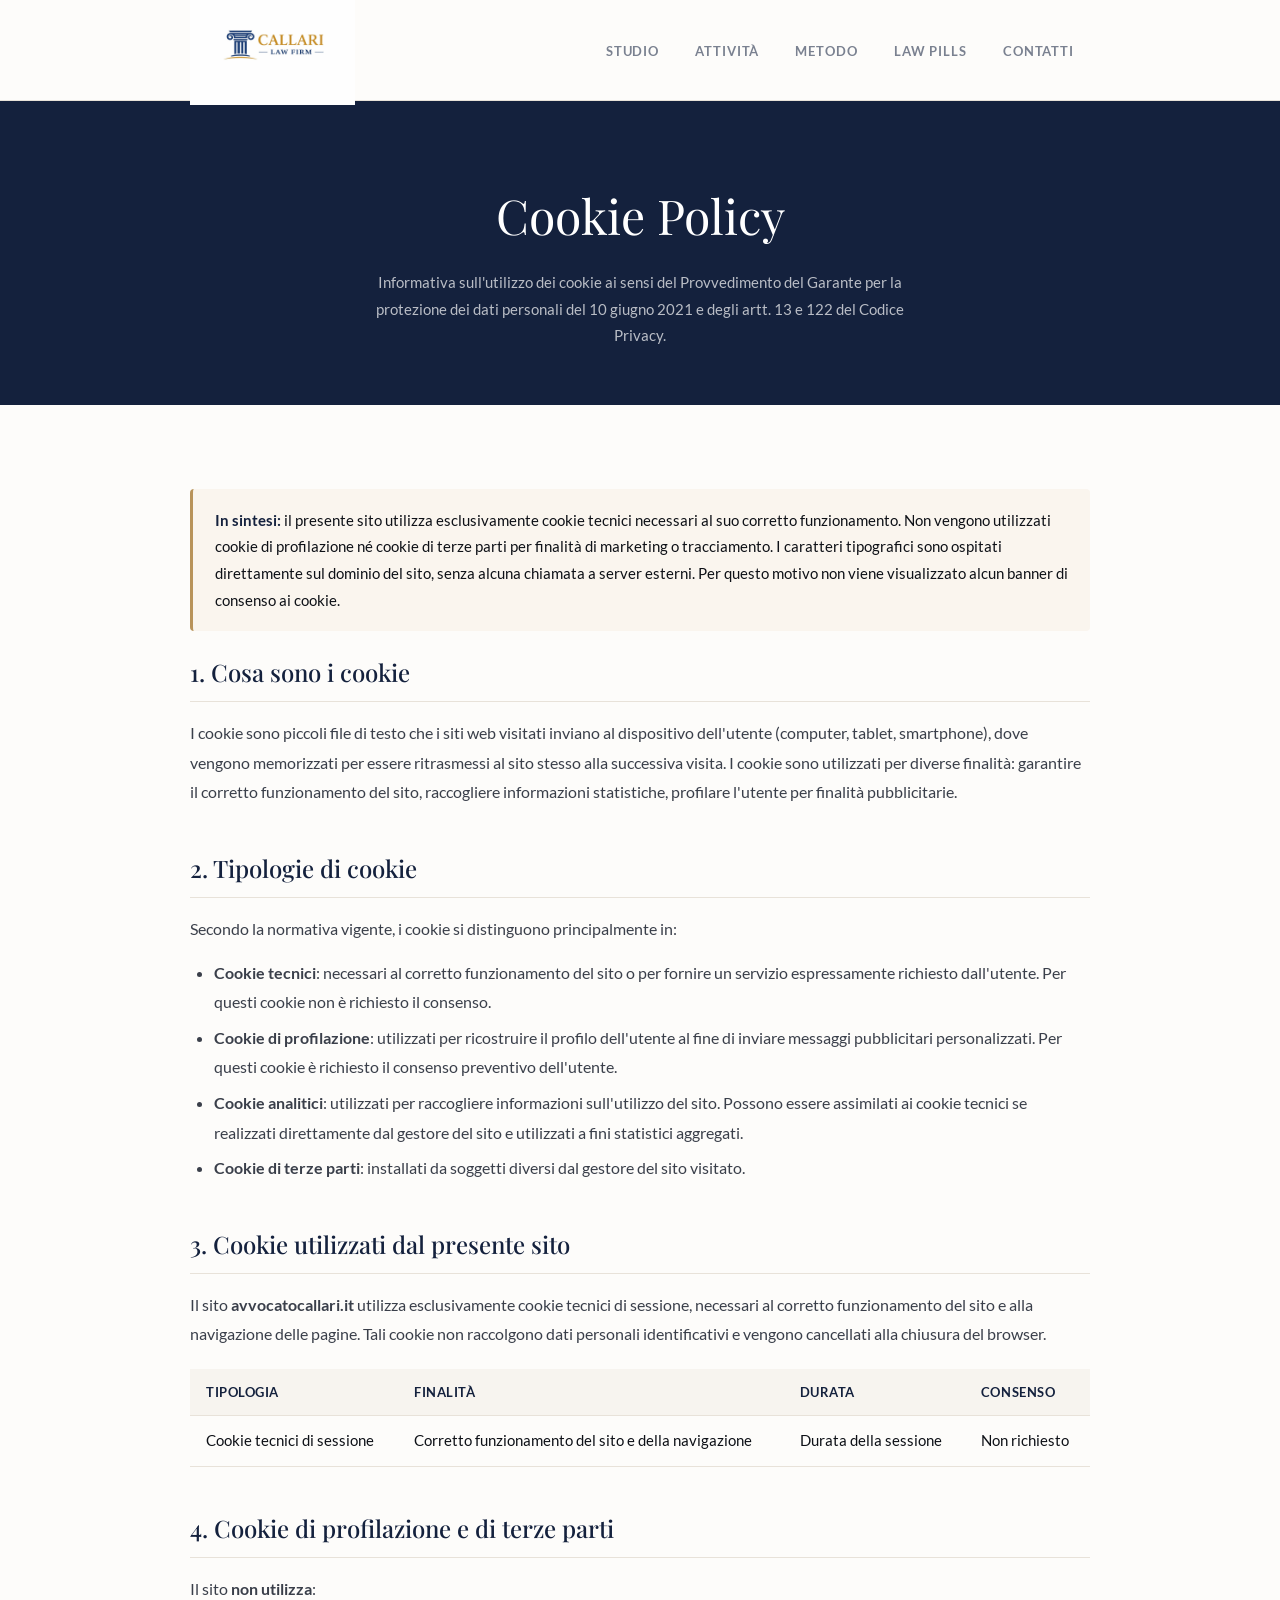
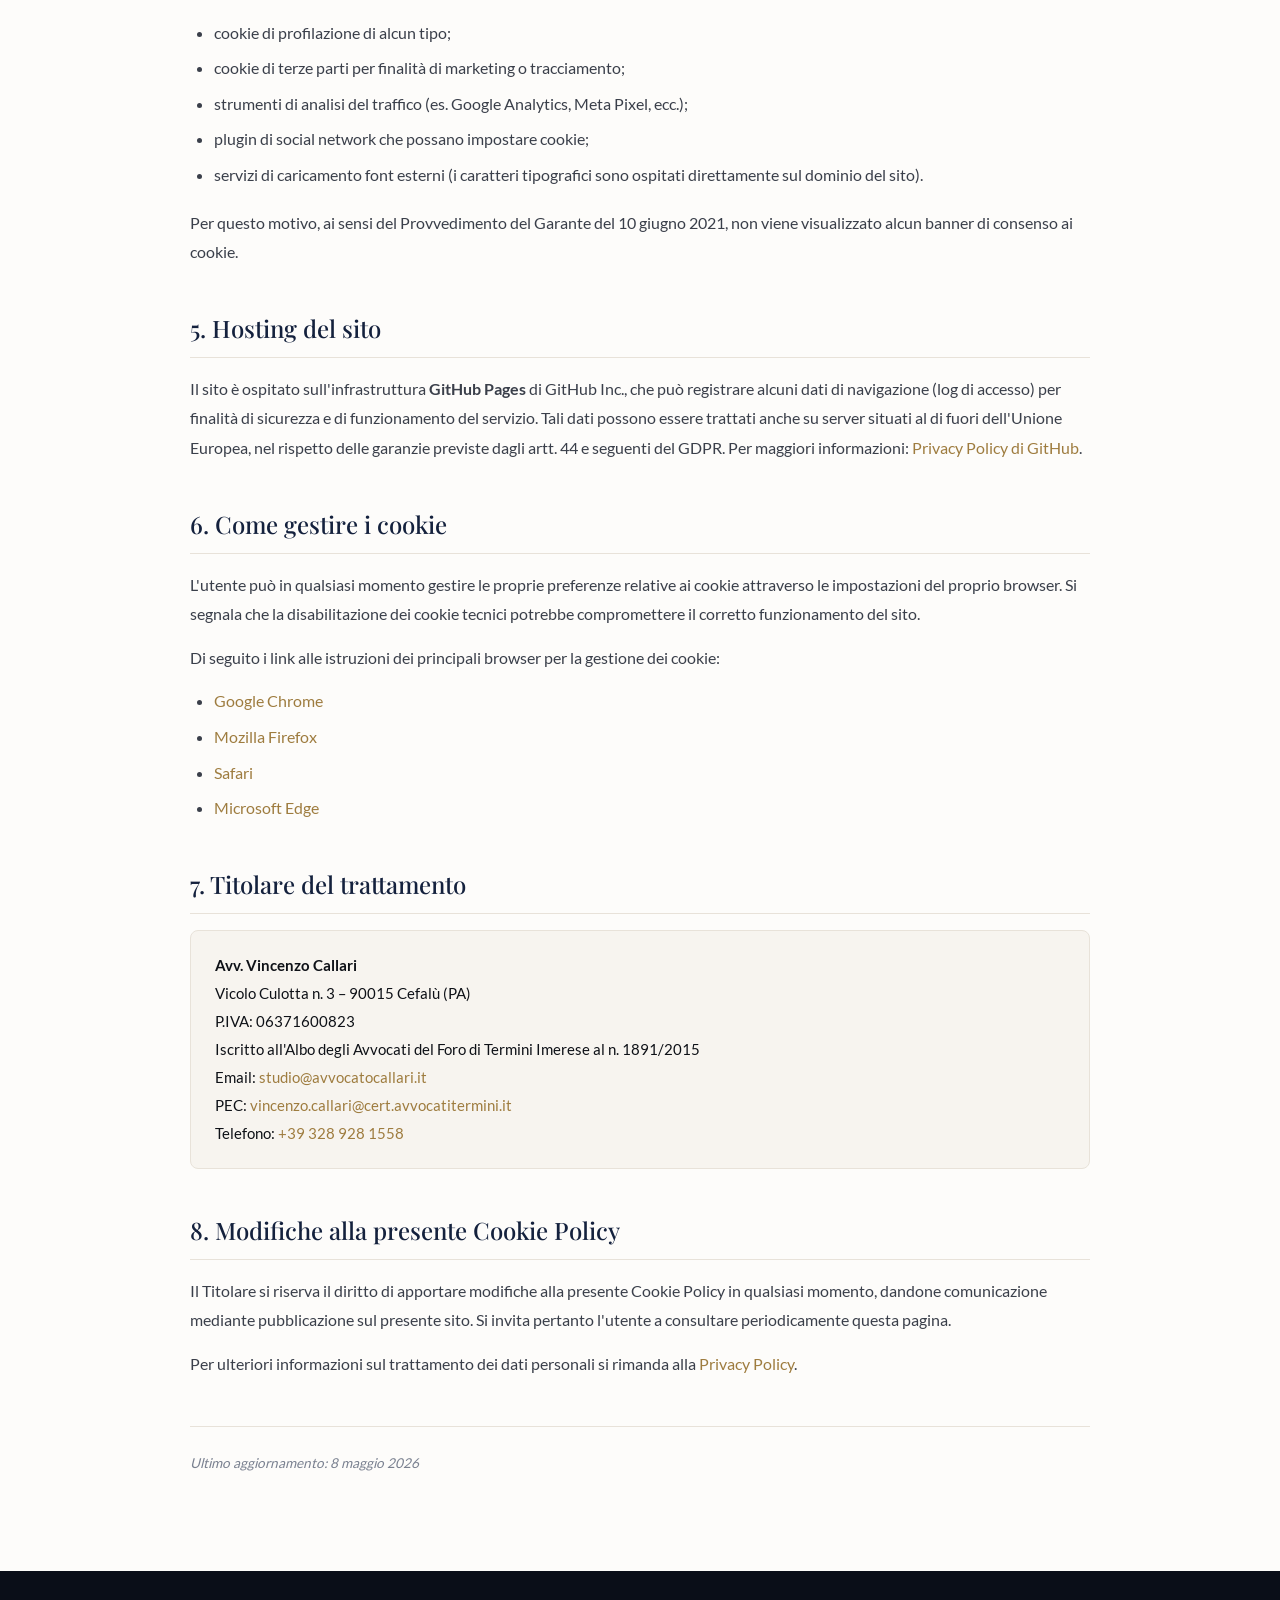
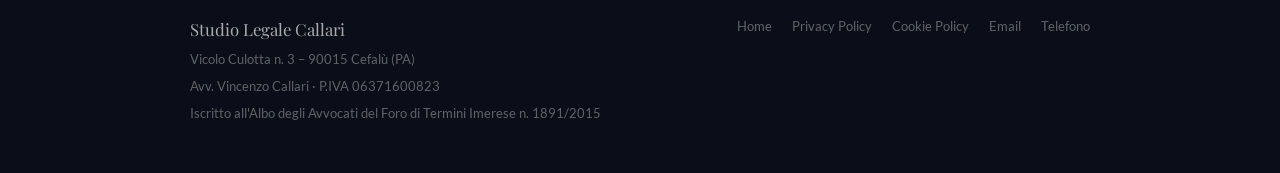
==== commit e6969ca4: "Update cookie-policy.html" ====
--- a/cookie-policy.html
+++ b/cookie-policy.html
@@ -64,7 +64,7 @@
       gap: 32px;
     }
     .brand a { display: flex; align-items: center; text-decoration: none; }
-    .brand img { height: 68px; width: auto; display: block; }
+    .brand img { height: 110px; width: auto; display: block; }
     .nav-links { display: flex; gap: 4px; list-style: none; }
     .nav-links a {
       padding: 8px 16px;
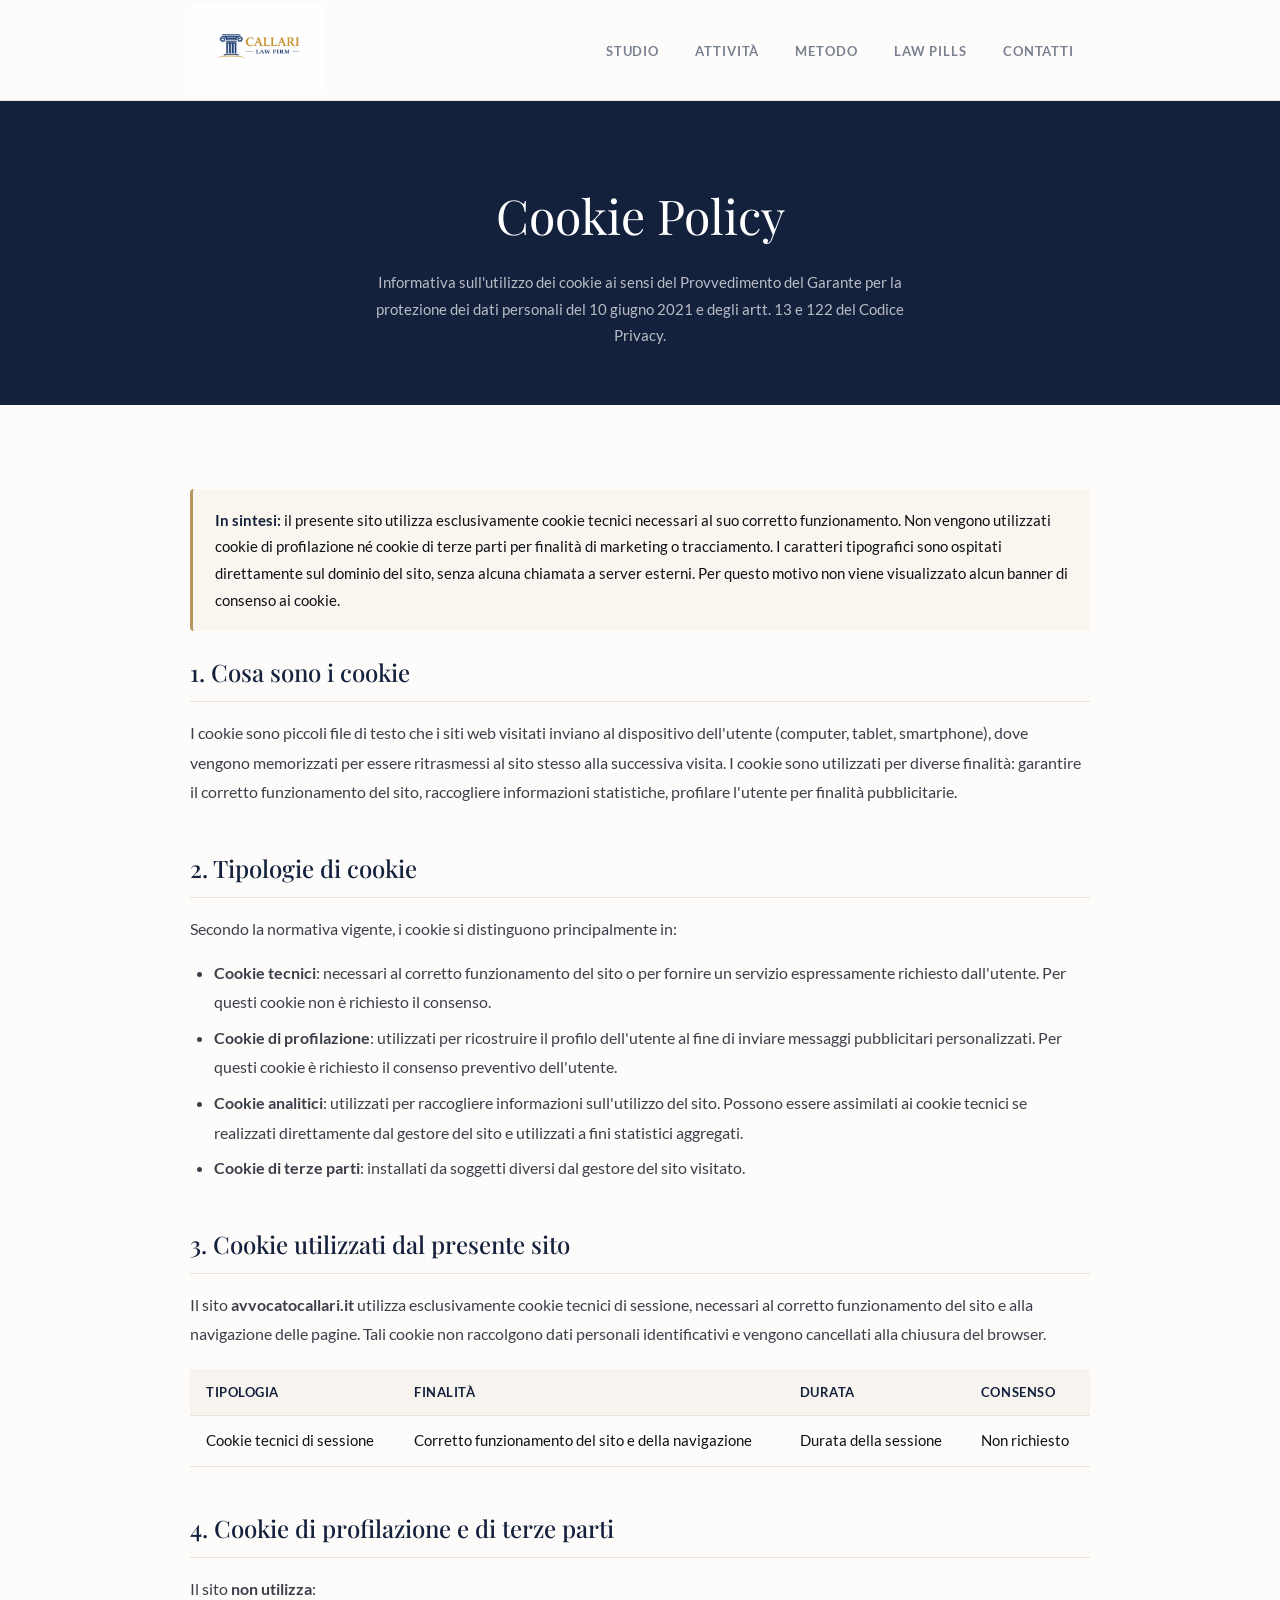
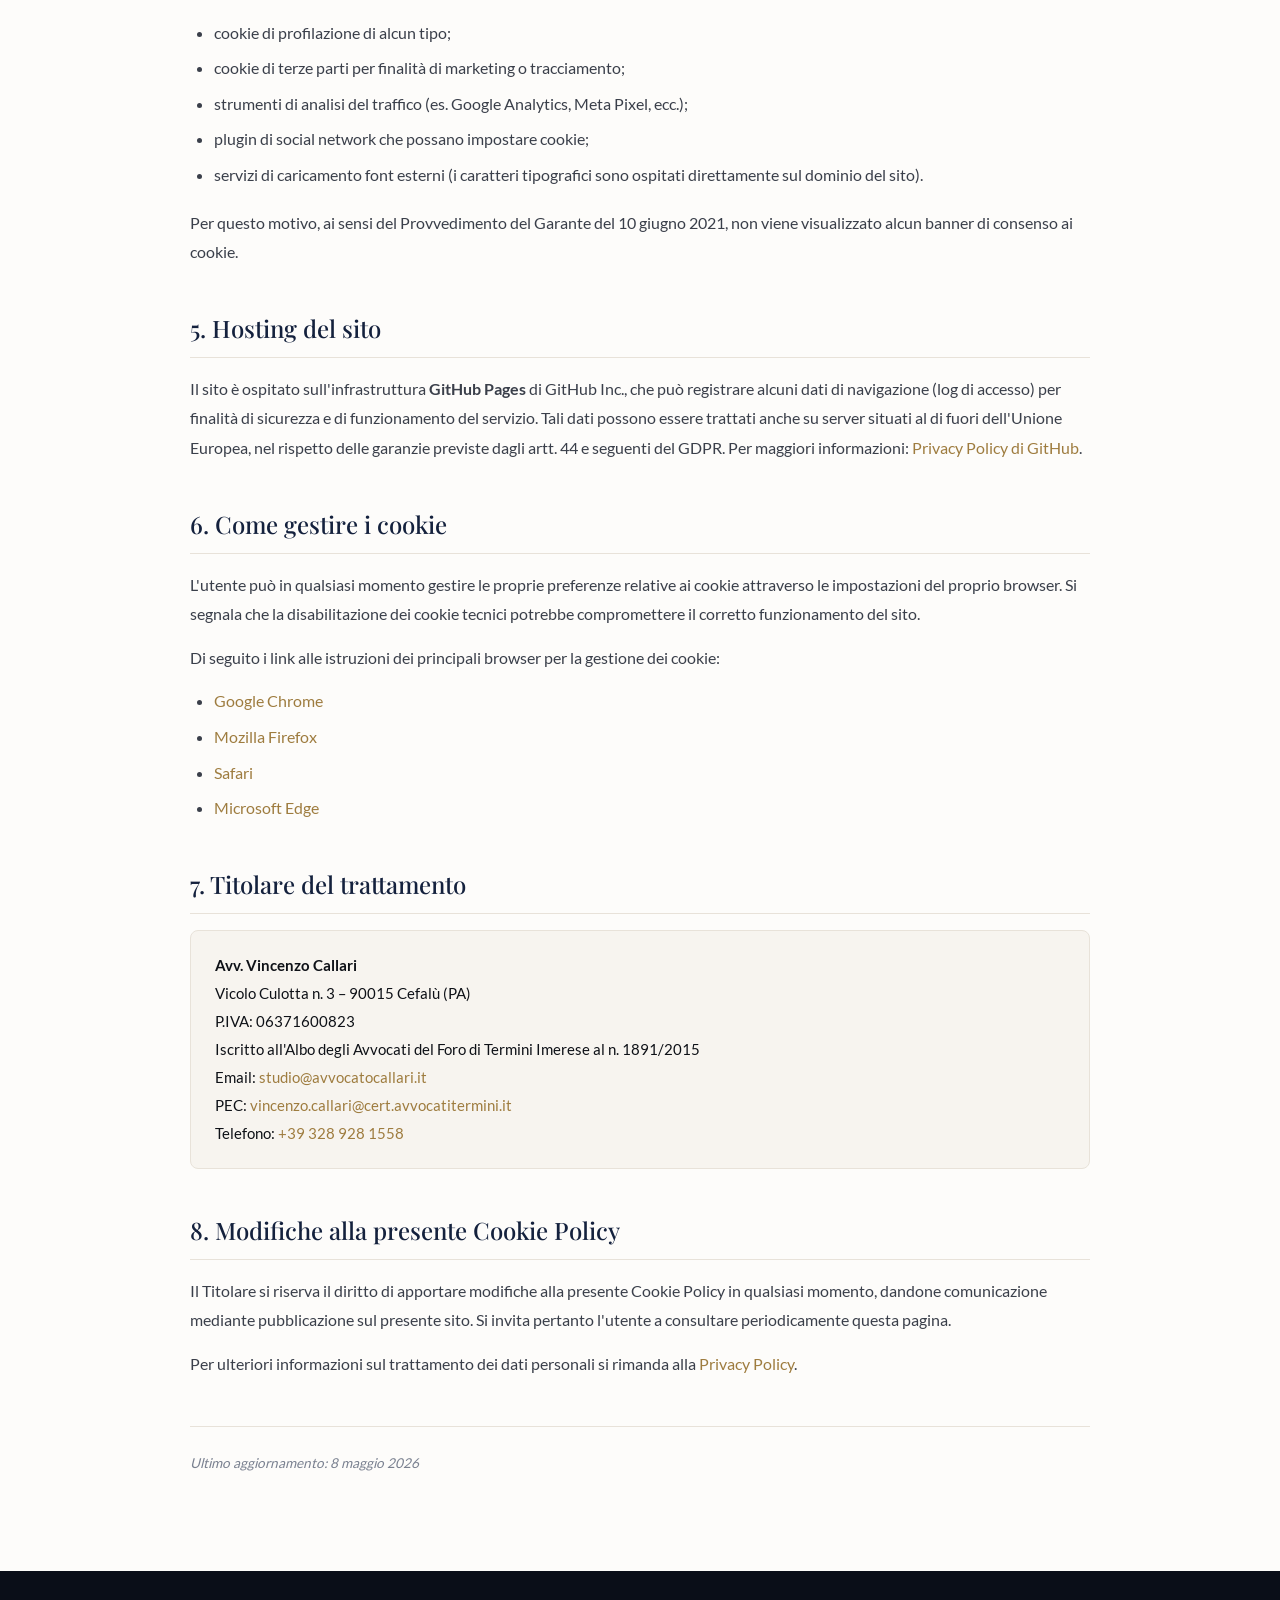
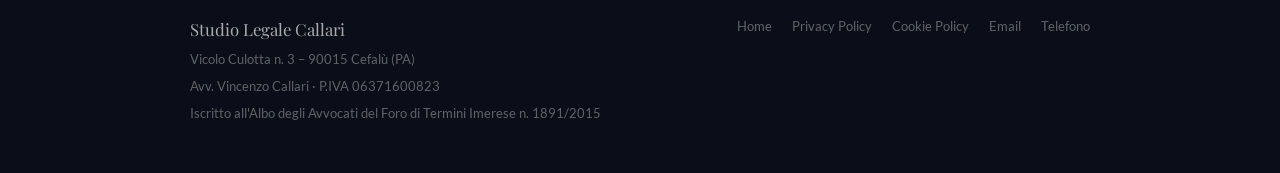
==== commit c1c1daf7: "Update cookie-policy.html" ====
--- a/cookie-policy.html
+++ b/cookie-policy.html
@@ -64,7 +64,7 @@
       gap: 32px;
     }
     .brand a { display: flex; align-items: center; text-decoration: none; }
-    .brand img { height: 110px; width: auto; display: block; }
+    .brand img { height: 90px; width: auto; display: block; }
     .nav-links { display: flex; gap: 4px; list-style: none; }
     .nav-links a {
       padding: 8px 16px;
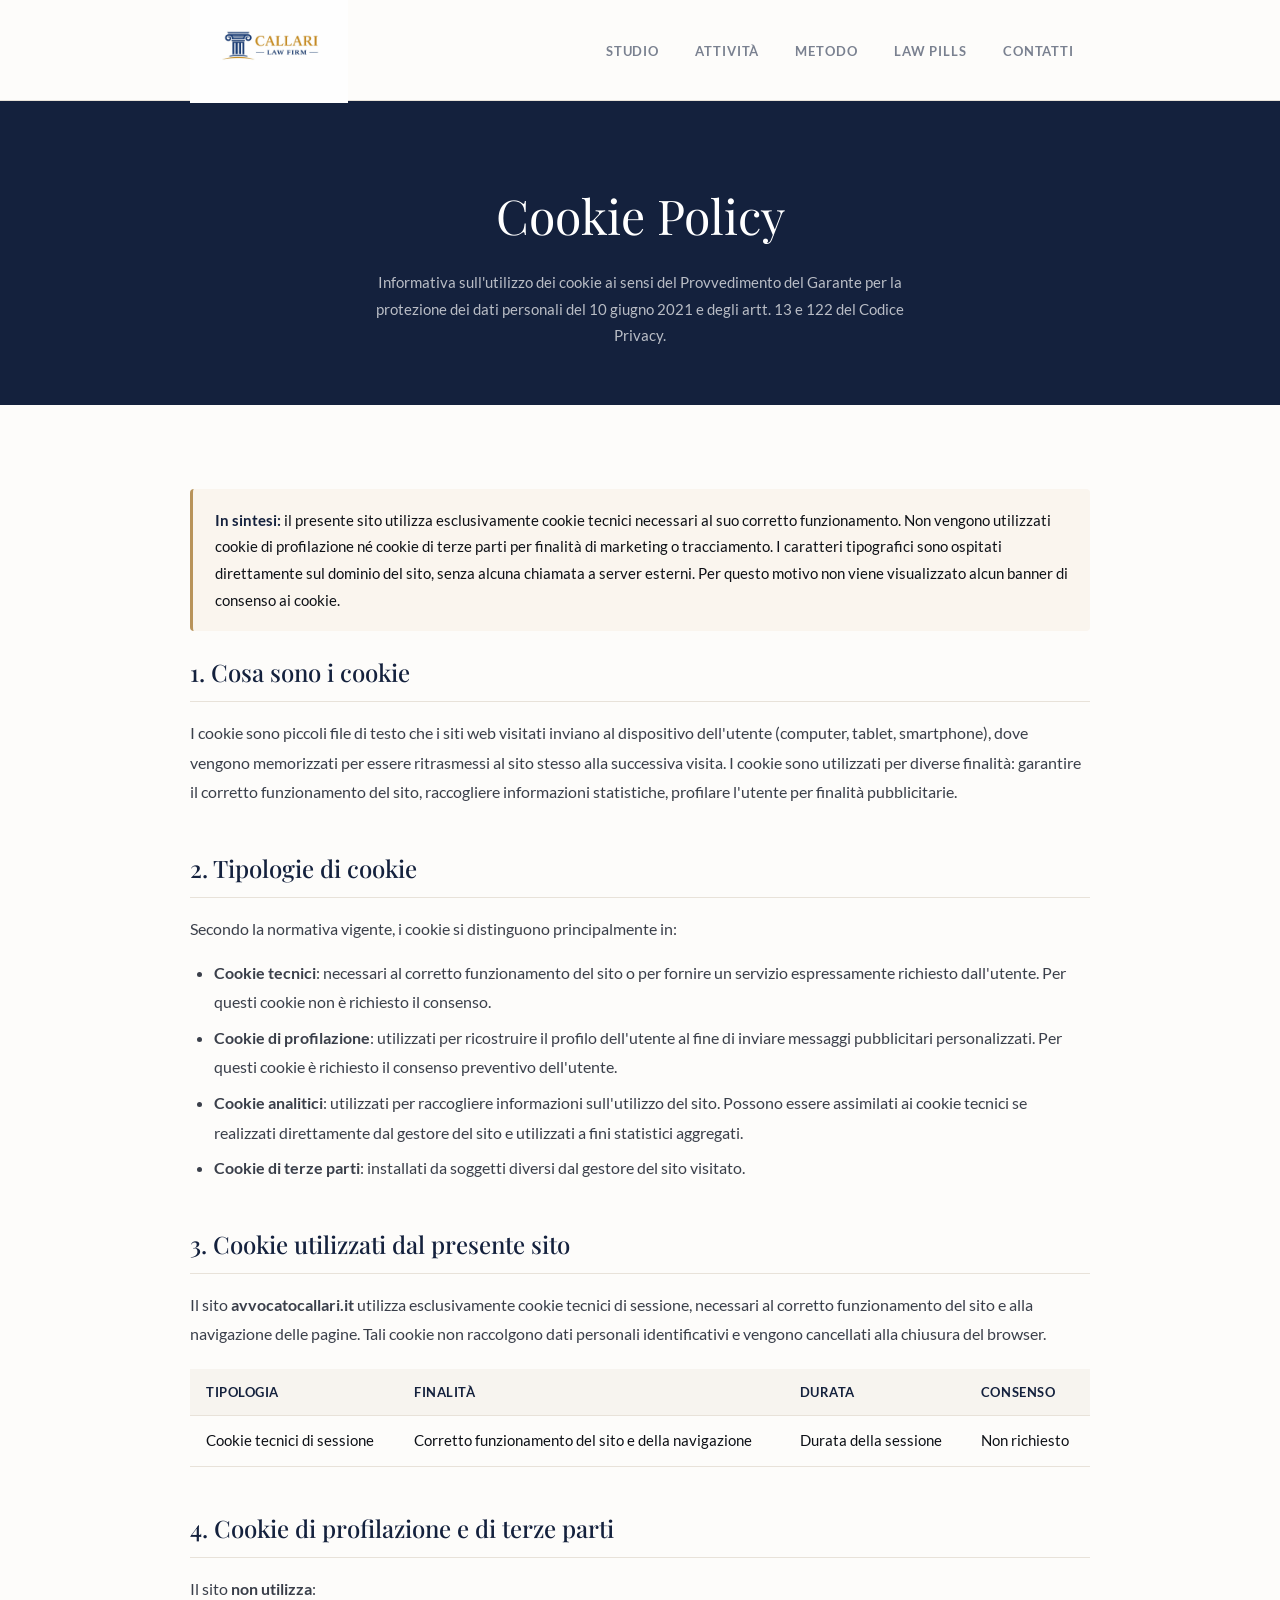
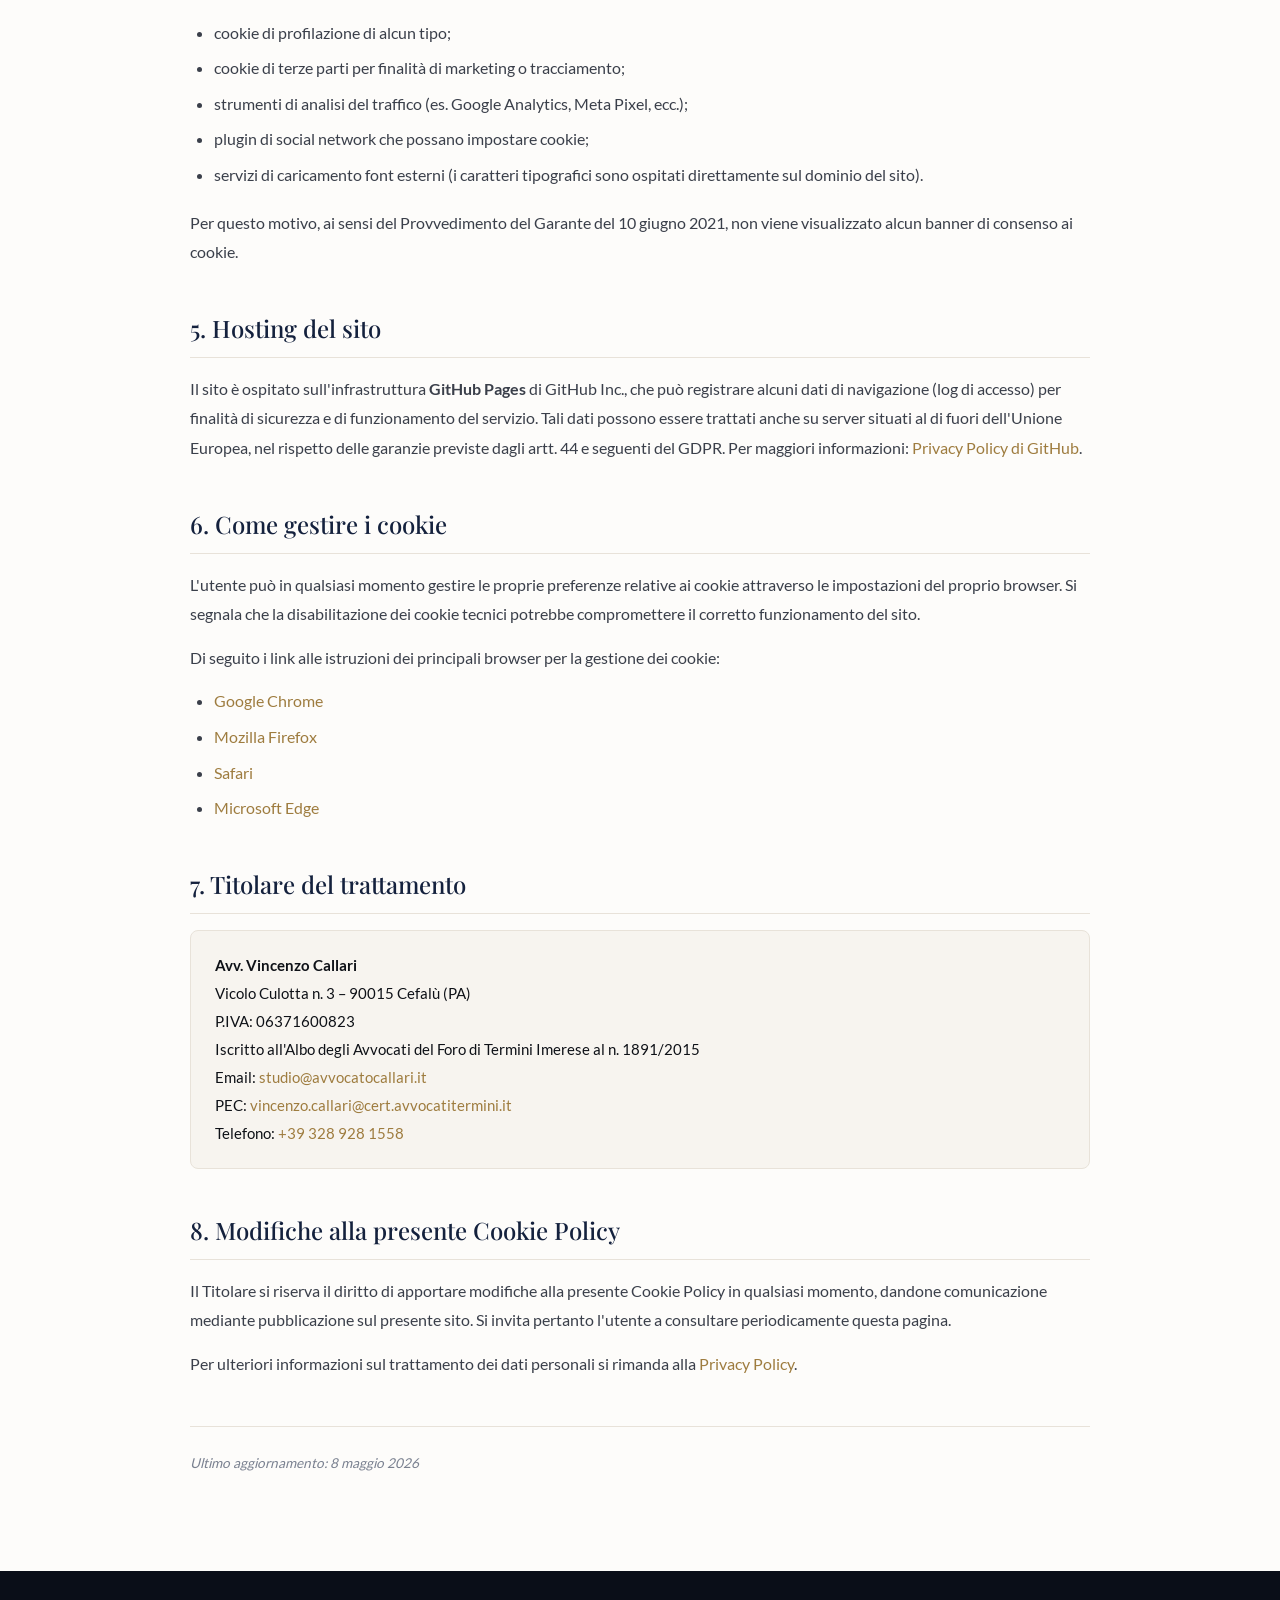
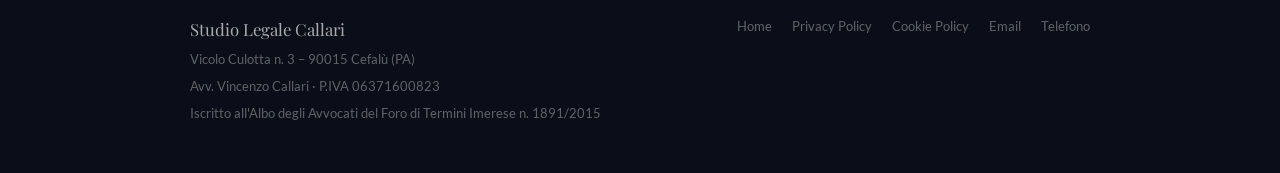
==== commit 4cd5e4f6: "Update cookie-policy.html" ====
--- a/cookie-policy.html
+++ b/cookie-policy.html
@@ -64,7 +64,7 @@
       gap: 32px;
     }
     .brand a { display: flex; align-items: center; text-decoration: none; }
-    .brand img { height: 90px; width: auto; display: block; }
+    .brand img { height: 105px; width: auto; display: block; }
     .nav-links { display: flex; gap: 4px; list-style: none; }
     .nav-links a {
       padding: 8px 16px;
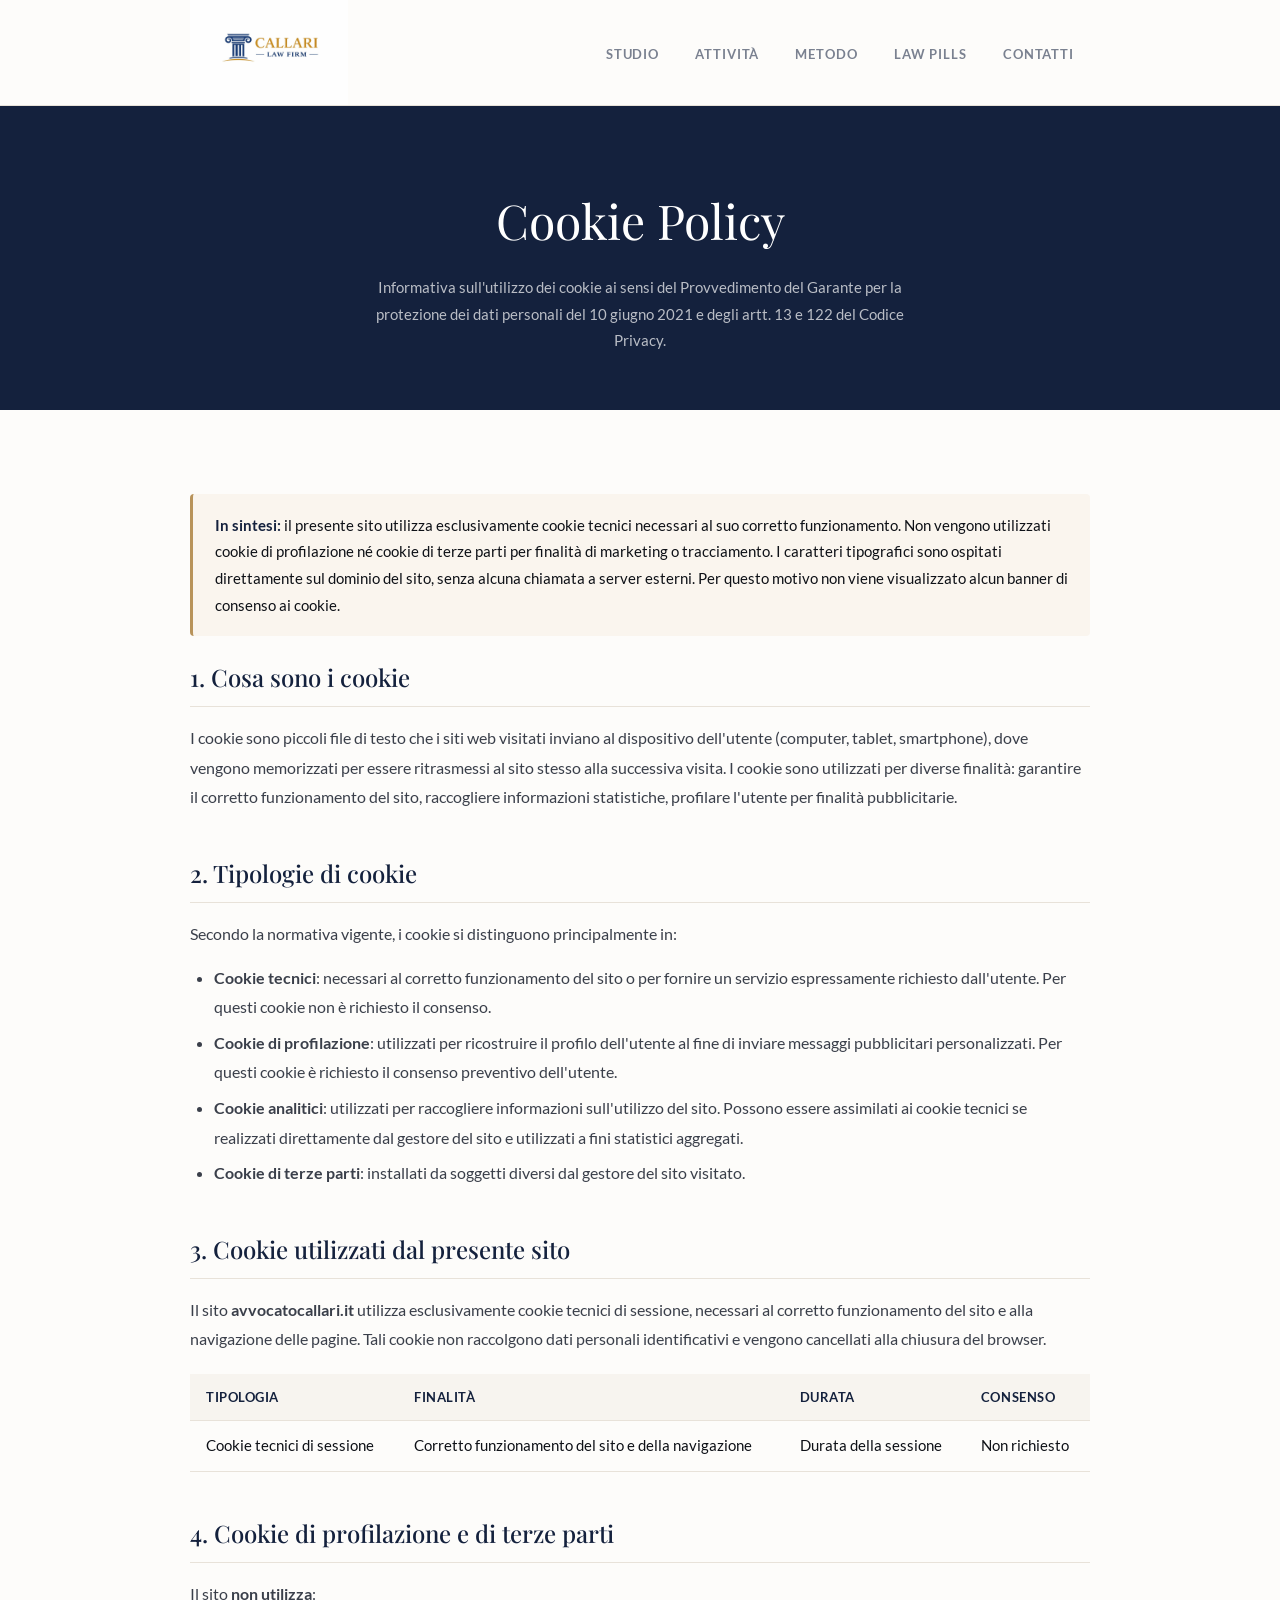
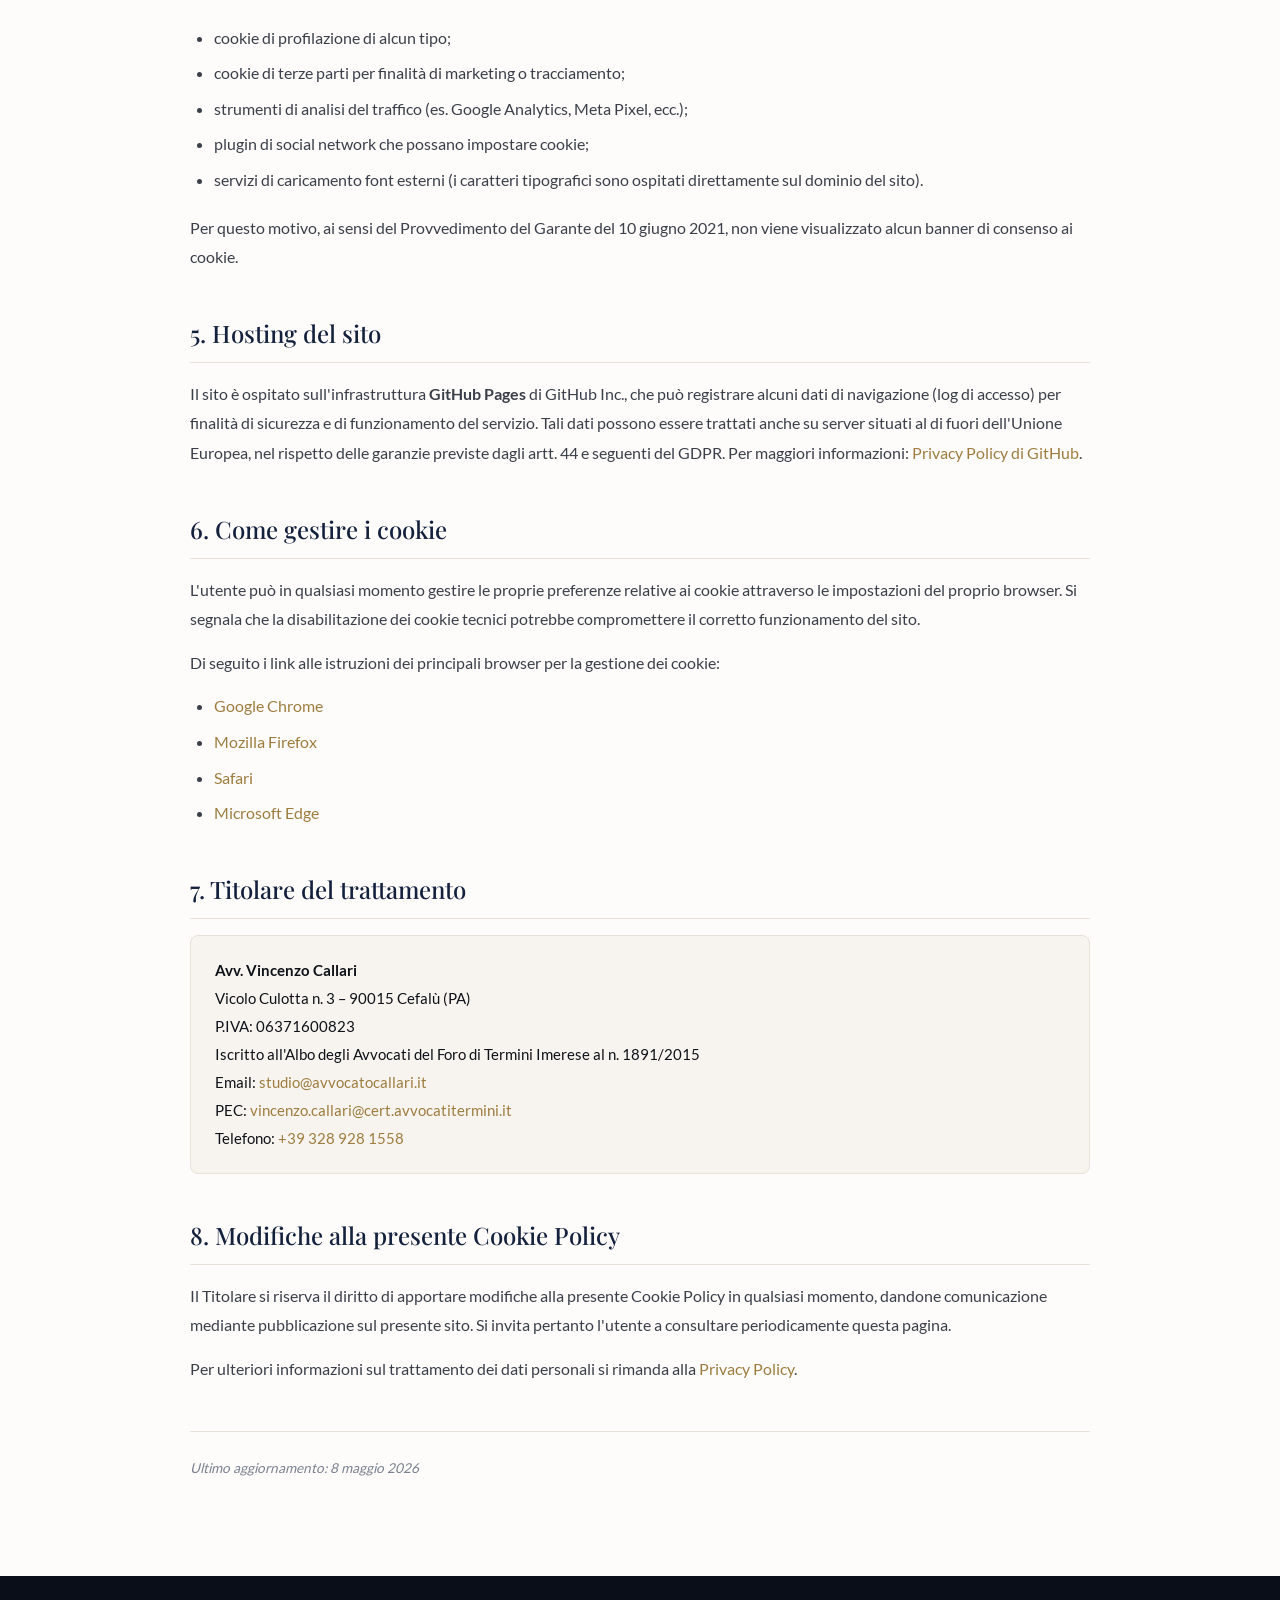
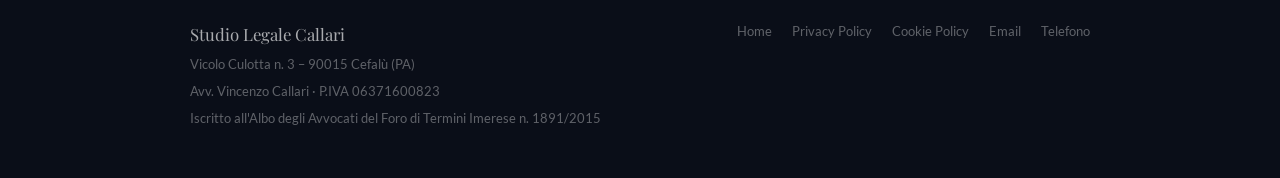
==== commit 24087050: "Update cookie-policy.html" ====
--- a/cookie-policy.html
+++ b/cookie-policy.html
@@ -60,7 +60,7 @@
       display: flex;
       align-items: center;
       justify-content: space-between;
-      height: 100px;
+      height: 105px;
       gap: 32px;
     }
     .brand a { display: flex; align-items: center; text-decoration: none; }
